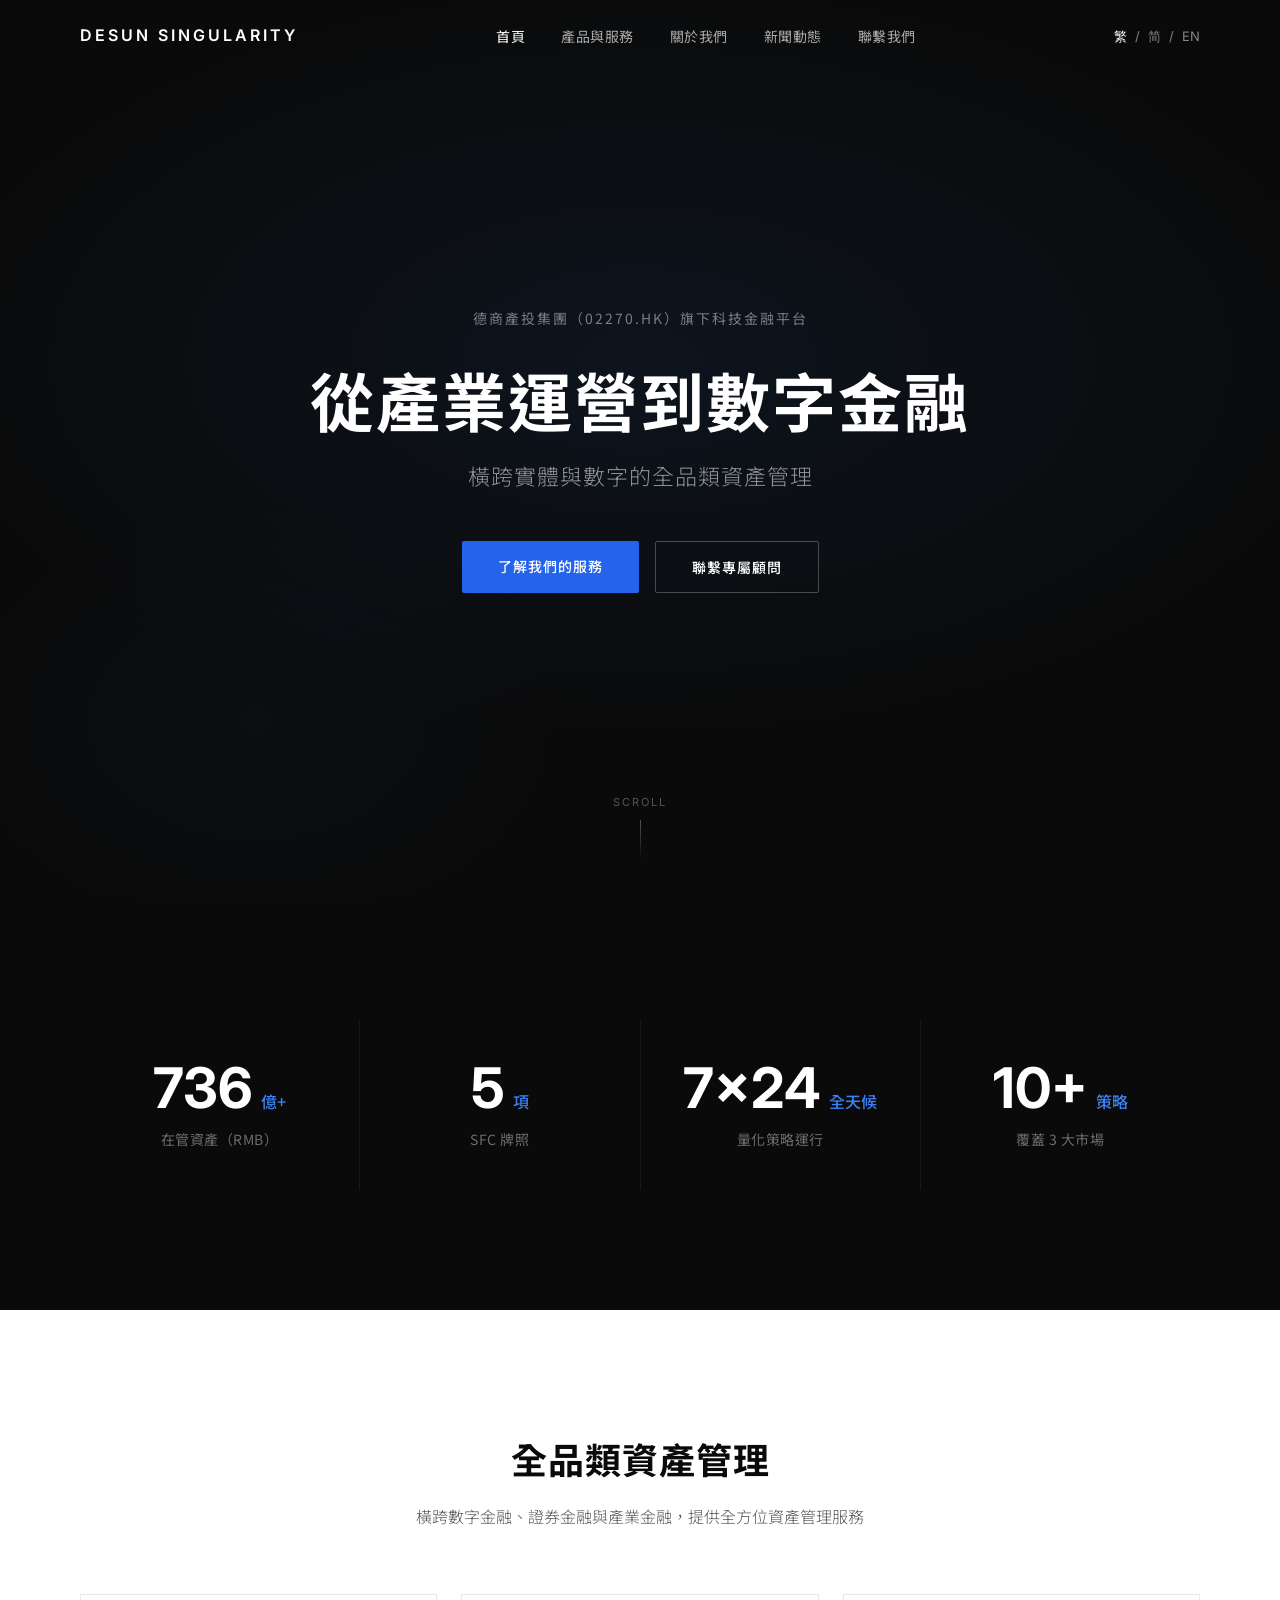
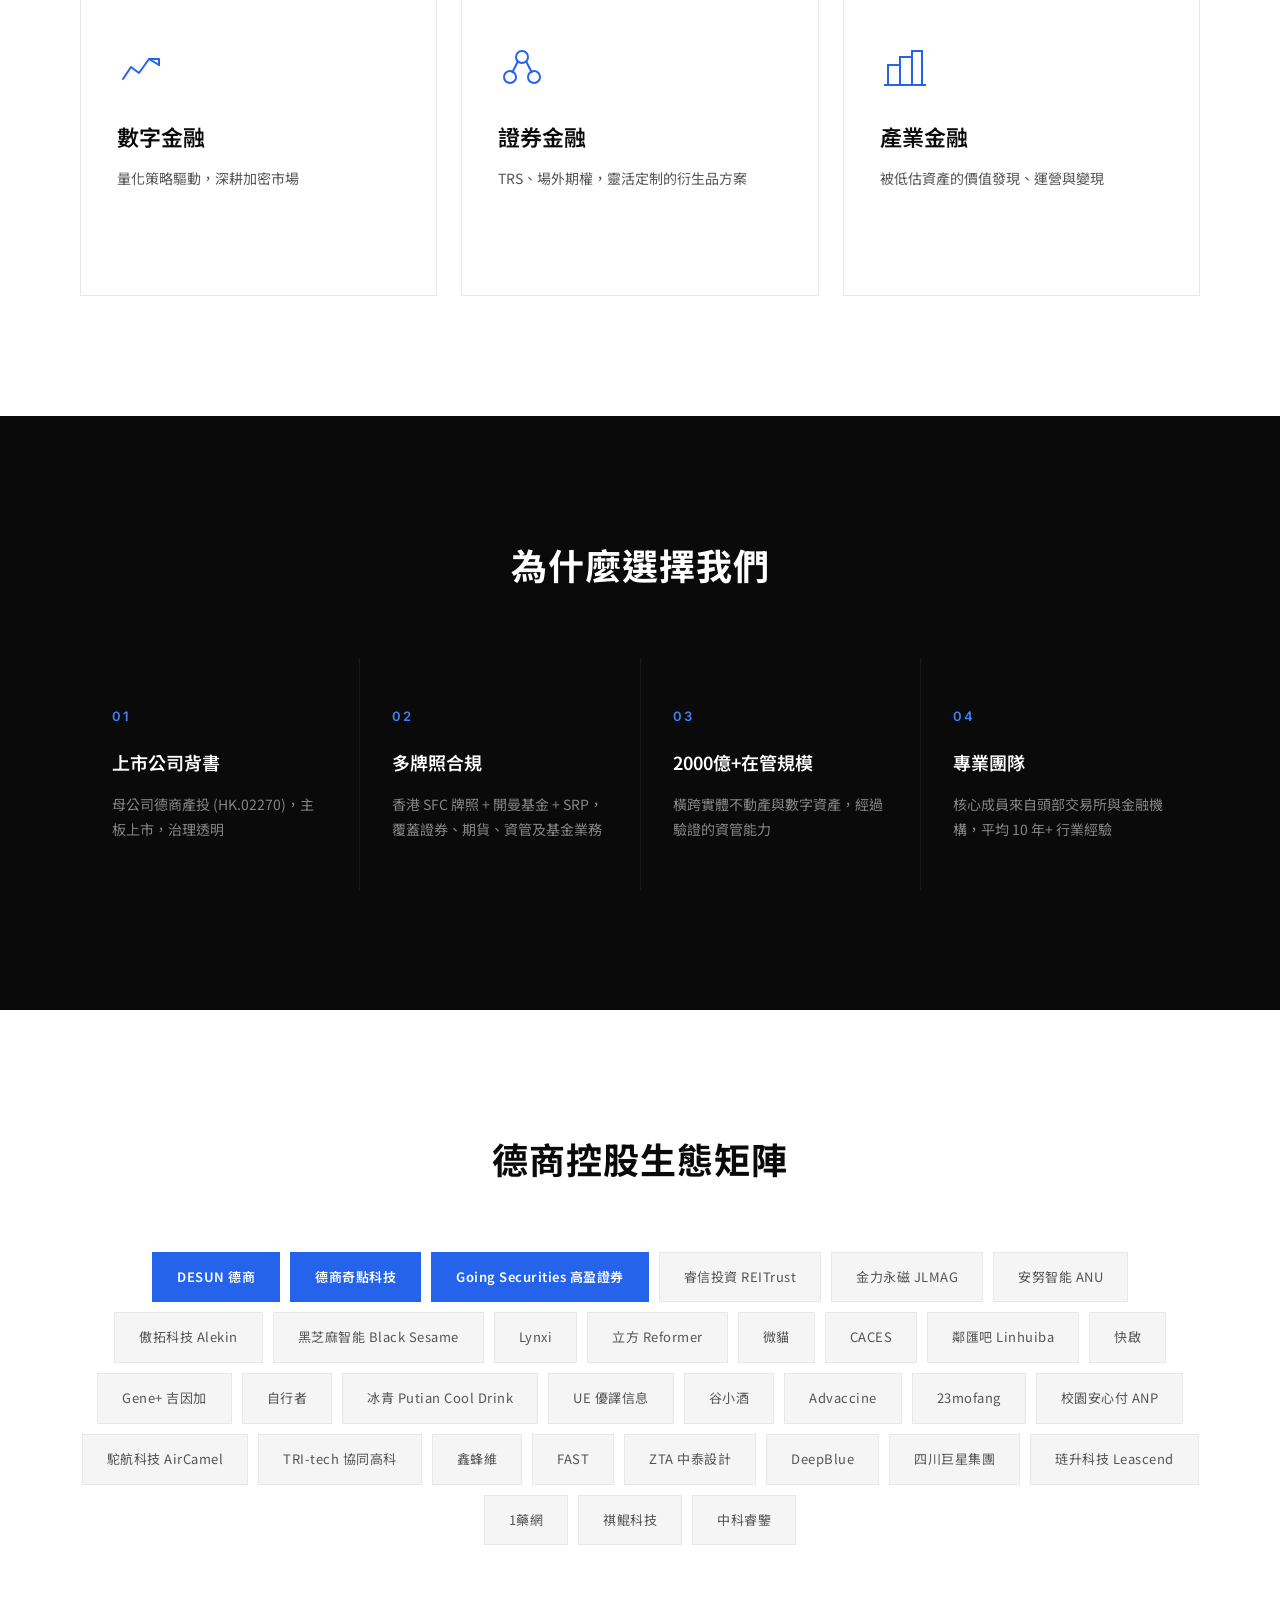
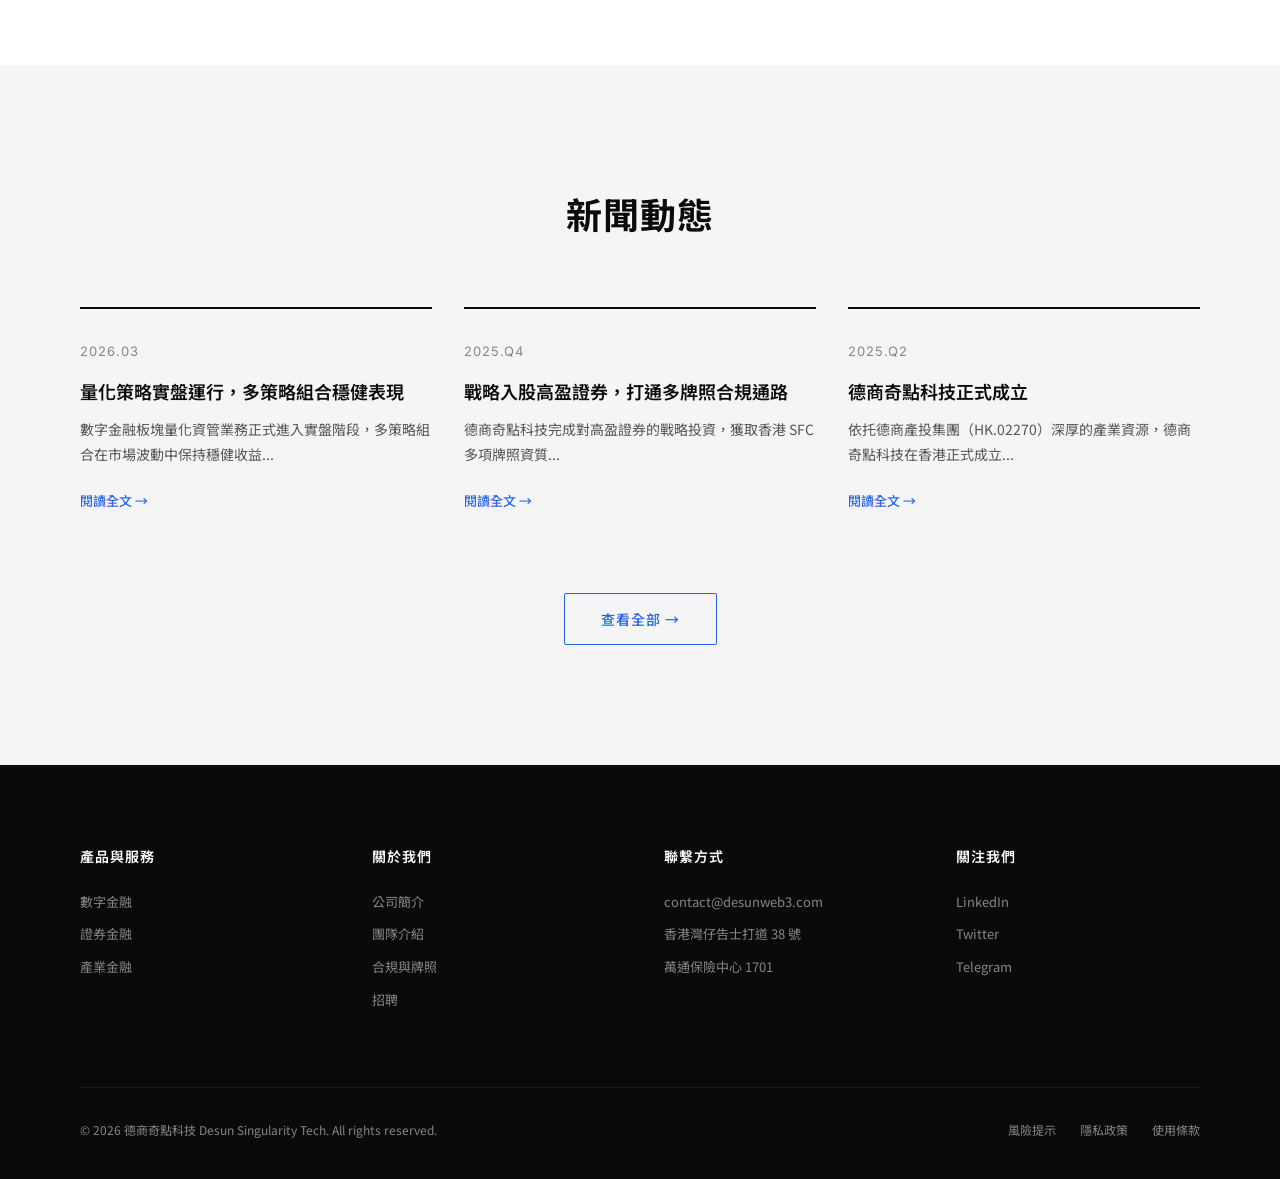
==== index.html @ 9f3dbd9f "Initial website: Desun Singularity Tech official site 5-page static site (Home, Products, About, New" ====
<!DOCTYPE html>
<html lang="zh-Hant">
<head>
    <meta charset="UTF-8">
    <meta name="viewport" content="width=device-width, initial-scale=1.0">
    <title>德商奇點科技 | Desun Singularity Tech</title>
    <link rel="preconnect" href="https://fonts.googleapis.com">
    <link rel="preconnect" href="https://fonts.gstatic.com" crossorigin>
    <link href="https://fonts.googleapis.com/css2?family=Inter:wght@300;400;500;600;700&family=Noto+Sans+TC:wght@300;400;500;700&family=Noto+Sans+SC:wght@300;400;500;700&display=swap" rel="stylesheet">
    <link rel="stylesheet" href="styles.css">
</head>
<body>

<!-- Navigation -->
<nav class="navbar" id="navbar">
    <div class="container nav-container">
        <a href="/" class="nav-logo">
            <span class="logo-text">DESUN SINGULARITY</span>
        </a>
        <ul class="nav-links">
            <li><a href="#home" class="active">首頁</a></li>
            <li><a href="products.html">產品與服務</a></li>
            <li><a href="about.html">關於我們</a></li>
            <li><a href="news.html">新聞動態</a></li>
            <li><a href="contact.html">聯繫我們</a></li>
        </ul>
        <div class="nav-right">
            <div class="lang-switcher">
                <span class="lang-active">繁</span>
                <span class="lang-divider">/</span>
                <span>简</span>
                <span class="lang-divider">/</span>
                <span>EN</span>
            </div>
            <button class="mobile-menu-btn" id="mobileMenuBtn" aria-label="Menu">
                <span></span><span></span><span></span>
            </button>
        </div>
    </div>
</nav>

<!-- Mobile Menu -->
<div class="mobile-menu" id="mobileMenu">
    <ul>
        <li><a href="#home">首頁</a></li>
        <li><a href="products.html">產品與服務</a></li>
        <li><a href="about.html">關於我們</a></li>
        <li><a href="news.html">新聞動態</a></li>
        <li><a href="contact.html">聯繫我們</a></li>
    </ul>
</div>

<!-- 1.1 Hero Banner -->
<section class="hero" id="home">
    <div class="hero-bg"></div>
    <div class="container hero-content">
        <p class="hero-endorsement">德商產投集團（02270.HK）旗下科技金融平台</p>
        <h1 class="hero-title">從產業運營到數字金融</h1>
        <p class="hero-subtitle">橫跨實體與數字的全品類資產管理</p>
        <div class="hero-cta">
            <a href="products.html" class="btn btn-primary">了解我們的服務</a>
            <a href="contact.html" class="btn btn-outline">聯繫專屬顧問</a>
        </div>
    </div>
    <div class="hero-scroll-hint">
        <span>Scroll</span>
        <div class="scroll-line"></div>
    </div>
</section>

<!-- 1.2 Core Data -->
<section class="section section-dark" id="data">
    <div class="container">
        <div class="data-grid">
            <div class="data-card">
                <div class="data-number-row">
                    <span class="data-number" data-target="2000">0</span>
                    <span class="data-unit">億+</span>
                </div>
                <div class="data-label">在管資產（RMB）</div>
            </div>
            <div class="data-card">
                <div class="data-number-row">
                    <span class="data-number-text">5</span>
                    <span class="data-unit">項</span>
                </div>
                <div class="data-label">SFC 牌照</div>
            </div>
            <div class="data-card">
                <div class="data-number-row">
                    <span class="data-number-text">7×24</span>
                    <span class="data-unit">全天候</span>
                </div>
                <div class="data-label">量化策略運行</div>
            </div>
            <div class="data-card">
                <div class="data-number-row">
                    <span class="data-number-text">10+</span>
                    <span class="data-unit">策略</span>
                </div>
                <div class="data-label">覆蓋 3 大市場</div>
            </div>
        </div>
    </div>
</section>

<!-- 1.3 Business Overview -->
<section class="section section-white" id="services">
    <div class="container">
        <div class="section-header">
            <h2 class="section-title">全品類資產管理</h2>
            <p class="section-subtitle">橫跨數字金融、證券金融與產業金融，提供全方位資產管理服務</p>
        </div>
        <div class="services-grid">
            <a href="products.html#digital" class="service-card">
                <div class="service-icon">
                    <svg viewBox="0 0 48 48" fill="none" xmlns="http://www.w3.org/2000/svg">
                        <path d="M6 36L14 24L22 30L32 16L42 22" stroke="currentColor" stroke-width="2" stroke-linecap="round" stroke-linejoin="round"/>
                        <path d="M32 16H42V22" stroke="currentColor" stroke-width="2" stroke-linecap="round" stroke-linejoin="round"/>
                    </svg>
                </div>
                <h3 class="service-title">數字金融</h3>
                <p class="service-desc">量化策略驅動，深耕加密市場</p>
                <span class="service-arrow">&rarr;</span>
            </a>
            <a href="products.html#securities" class="service-card">
                <div class="service-icon">
                    <svg viewBox="0 0 48 48" fill="none" xmlns="http://www.w3.org/2000/svg">
                        <circle cx="24" cy="14" r="6" stroke="currentColor" stroke-width="2"/>
                        <circle cx="12" cy="34" r="6" stroke="currentColor" stroke-width="2"/>
                        <circle cx="36" cy="34" r="6" stroke="currentColor" stroke-width="2"/>
                        <path d="M20 18L14 30M28 18L34 30" stroke="currentColor" stroke-width="2"/>
                    </svg>
                </div>
                <h3 class="service-title">證券金融</h3>
                <p class="service-desc">TRS、場外期權，靈活定制的衍生品方案</p>
                <span class="service-arrow">&rarr;</span>
            </a>
            <a href="products.html#industrial" class="service-card">
                <div class="service-icon">
                    <svg viewBox="0 0 48 48" fill="none" xmlns="http://www.w3.org/2000/svg">
                        <rect x="8" y="22" width="12" height="20" stroke="currentColor" stroke-width="2"/>
                        <rect x="20" y="14" width="12" height="28" stroke="currentColor" stroke-width="2"/>
                        <rect x="32" y="8" width="10" height="34" stroke="currentColor" stroke-width="2"/>
                        <path d="M4 42H46" stroke="currentColor" stroke-width="2"/>
                    </svg>
                </div>
                <h3 class="service-title">產業金融</h3>
                <p class="service-desc">被低估資產的價值發現、運營與變現</p>
                <span class="service-arrow">&rarr;</span>
            </a>
        </div>
    </div>
</section>

<!-- 1.4 Why Choose Us -->
<section class="section section-dark" id="why-us">
    <div class="container">
        <div class="section-header">
            <h2 class="section-title">為什麼選擇我們</h2>
        </div>
        <div class="why-grid">
            <div class="why-card">
                <div class="why-number">01</div>
                <h3 class="why-title">上市公司背書</h3>
                <p class="why-desc">母公司德商產投 (HK.02270)，主板上市，治理透明</p>
            </div>
            <div class="why-card">
                <div class="why-number">02</div>
                <h3 class="why-title">多牌照合規</h3>
                <p class="why-desc">香港 SFC 牌照 + 開曼基金 + SRP，覆蓋證券、期貨、資管及基金業務</p>
            </div>
            <div class="why-card">
                <div class="why-number">03</div>
                <h3 class="why-title">2000億+在管規模</h3>
                <p class="why-desc">橫跨實體不動產與數字資產，經過驗證的資管能力</p>
            </div>
            <div class="why-card">
                <div class="why-number">04</div>
                <h3 class="why-title">專業團隊</h3>
                <p class="why-desc">核心成員來自頭部交易所與金融機構，平均 10 年+ 行業經驗</p>
            </div>
        </div>
    </div>
</section>

<!-- 1.5 Ecosystem Matrix -->
<section class="section section-white" id="ecosystem">
    <div class="container">
        <div class="section-header">
            <h2 class="section-title">德商控股生態矩陣</h2>
        </div>
        <div class="eco-wall">
            <div class="eco-brick eco-core">DESUN 德商</div>
            <div class="eco-brick eco-core">德商奇點科技</div>
            <div class="eco-brick eco-core">Going Securities 高盈證券</div>
            <div class="eco-brick">睿信投資 REITrust</div>
            <div class="eco-brick">金力永磁 JLMAG</div>
            <div class="eco-brick">安努智能 ANU</div>
            <div class="eco-brick">傲拓科技 Alekin</div>
            <div class="eco-brick">黑芝麻智能 Black Sesame</div>
            <div class="eco-brick">Lynxi</div>
            <div class="eco-brick">立方 Reformer</div>
            <div class="eco-brick">微貓</div>
            <div class="eco-brick">CACES</div>
            <div class="eco-brick">鄰匯吧 Linhuiba</div>
            <div class="eco-brick">快啟</div>
            <div class="eco-brick">Gene+ 吉因加</div>
            <div class="eco-brick">自行者</div>
            <div class="eco-brick">冰青 Putian Cool Drink</div>
            <div class="eco-brick">UE 優譯信息</div>
            <div class="eco-brick">谷小酒</div>
            <div class="eco-brick">Advaccine</div>
            <div class="eco-brick">23mofang</div>
            <div class="eco-brick">校園安心付 ANP</div>
            <div class="eco-brick">駝航科技 AirCamel</div>
            <div class="eco-brick">TRI-tech 協同高科</div>
            <div class="eco-brick">鑫蜂維</div>
            <div class="eco-brick">FAST</div>
            <div class="eco-brick">ZTA 中泰設計</div>
            <div class="eco-brick">DeepBlue</div>
            <div class="eco-brick">四川巨星集團</div>
            <div class="eco-brick">琏升科技 Leascend</div>
            <div class="eco-brick">1藥網</div>
            <div class="eco-brick">祺鯤科技</div>
            <div class="eco-brick">中科睿鑒</div>
        </div>
    </div>
</section>

<!-- 1.6 News -->
<section class="section section-light" id="news">
    <div class="container">
        <div class="section-header">
            <h2 class="section-title">新聞動態</h2>
        </div>
        <div class="news-grid">
            <article class="news-card">
                <div class="news-date">2026.03</div>
                <h3 class="news-title">量化策略實盤運行，多策略組合穩健表現</h3>
                <p class="news-excerpt">數字金融板塊量化資管業務正式進入實盤階段，多策略組合在市場波動中保持穩健收益...</p>
                <a href="#" class="news-link">閱讀全文 &rarr;</a>
            </article>
            <article class="news-card">
                <div class="news-date">2025.Q4</div>
                <h3 class="news-title">戰略入股高盈證券，打通多牌照合規通路</h3>
                <p class="news-excerpt">德商奇點科技完成對高盈證券的戰略投資，獲取香港 SFC 多項牌照資質...</p>
                <a href="#" class="news-link">閱讀全文 &rarr;</a>
            </article>
            <article class="news-card">
                <div class="news-date">2025.Q2</div>
                <h3 class="news-title">德商奇點科技正式成立</h3>
                <p class="news-excerpt">依托德商產投集團（HK.02270）深厚的產業資源，德商奇點科技在香港正式成立...</p>
                <a href="#" class="news-link">閱讀全文 &rarr;</a>
            </article>
        </div>
        <div class="section-cta">
            <a href="news.html" class="btn btn-secondary">查看全部 &rarr;</a>
        </div>
    </div>
</section>

<!-- Footer -->
<footer class="footer">
    <div class="container">
        <div class="footer-grid">
            <div class="footer-col">
                <h4 class="footer-heading">產品與服務</h4>
                <ul class="footer-links">
                    <li><a href="products.html#digital">數字金融</a></li>
                    <li><a href="products.html#securities">證券金融</a></li>
                    <li><a href="products.html#industrial">產業金融</a></li>
                </ul>
            </div>
            <div class="footer-col">
                <h4 class="footer-heading">關於我們</h4>
                <ul class="footer-links">
                    <li><a href="about.html">公司簡介</a></li>
                    <li><a href="about.html#team">團隊介紹</a></li>
                    <li><a href="about.html#compliance">合規與牌照</a></li>
                    <li><a href="about.html#careers">招聘</a></li>
                </ul>
            </div>
            <div class="footer-col">
                <h4 class="footer-heading">聯繫方式</h4>
                <ul class="footer-links">
                    <li>contact@desunweb3.com</li>
                    <li>香港灣仔告士打道 38 號</li>
                    <li>萬通保險中心 1701</li>
                </ul>
            </div>
            <div class="footer-col">
                <h4 class="footer-heading">關注我們</h4>
                <ul class="footer-links">
                    <li><a href="#">LinkedIn</a></li>
                    <li><a href="#">Twitter</a></li>
                    <li><a href="#">Telegram</a></li>
                </ul>
            </div>
        </div>
        <div class="footer-bottom">
            <p>&copy; 2026 德商奇點科技 Desun Singularity Tech. All rights reserved.</p>
            <div class="footer-legal">
                <a href="#">風險提示</a>
                <a href="#">隱私政策</a>
                <a href="#">使用條款</a>
            </div>
        </div>
    </div>
</footer>

<script>
// Navbar scroll effect
const navbar = document.getElementById('navbar');
window.addEventListener('scroll', () => {
    navbar.classList.toggle('scrolled', window.scrollY > 50);
});

// Mobile menu
const mobileMenuBtn = document.getElementById('mobileMenuBtn');
const mobileMenu = document.getElementById('mobileMenu');
mobileMenuBtn.addEventListener('click', () => {
    mobileMenuBtn.classList.toggle('active');
    mobileMenu.classList.toggle('active');
});

// Counter animation
function animateCounters() {
    const counters = document.querySelectorAll('.data-number[data-target]');
    counters.forEach(counter => {
        const target = parseInt(counter.getAttribute('data-target'));
        const prefix = counter.getAttribute('data-prefix') || '';
        const suffix = counter.getAttribute('data-suffix') || '';
        const duration = 2000;
        const step = target / (duration / 16);
        let current = 0;

        const update = () => {
            current += step;
            if (current < target) {
                counter.textContent = prefix + Math.floor(current).toLocaleString() + suffix;
                requestAnimationFrame(update);
            } else {
                counter.textContent = prefix + target.toLocaleString() + suffix;
            }
        };
        update();
    });
}

// Intersection Observer for animations
const observerOptions = { threshold: 0.2 };
const observer = new IntersectionObserver((entries) => {
    entries.forEach(entry => {
        if (entry.isIntersecting) {
            entry.target.classList.add('visible');
            if (entry.target.id === 'data') {
                animateCounters();
            }
        }
    });
}, observerOptions);

document.querySelectorAll('.section').forEach(section => {
    observer.observe(section);
});
</script>

</body>
</html>
---- styles.css ----
/* ========================================
   Desun Singularity Tech - Global Styles
   Colors: Black/White base + Desun Blue
   ======================================== */

:root {
    --black: #0a0a0a;
    --black-light: #141414;
    --white: #ffffff;
    --white-off: #f5f5f5;
    --gray-100: #e8e8e8;
    --gray-200: #d0d0d0;
    --gray-400: #888888;
    --gray-600: #555555;
    --gray-800: #2a2a2a;

    --blue: #2563EB;
    --blue-light: #3B82F6;
    --blue-dark: #1E40AF;
    --blue-glow: rgba(37, 99, 235, 0.15);

    --font-cn: 'Noto Sans TC', 'Noto Sans SC', -apple-system, sans-serif;
    --font-en: 'Inter', -apple-system, sans-serif;

    --nav-height: 72px;
    --container-width: 1200px;
    --section-padding: 120px;
}

/* ========================================
   Reset & Base
   ======================================== */

*, *::before, *::after {
    margin: 0;
    padding: 0;
    box-sizing: border-box;
}

html {
    scroll-behavior: smooth;
    font-size: 16px;
}

body {
    font-family: var(--font-cn);
    color: var(--black);
    background: var(--white);
    line-height: 1.6;
    -webkit-font-smoothing: antialiased;
    -moz-osx-font-smoothing: grayscale;
}

a {
    color: inherit;
    text-decoration: none;
}

ul {
    list-style: none;
}

.container {
    max-width: var(--container-width);
    margin: 0 auto;
    padding: 0 40px;
}

/* ========================================
   Navigation
   ======================================== */

.navbar {
    position: fixed;
    top: 0;
    left: 0;
    right: 0;
    z-index: 1000;
    height: var(--nav-height);
    transition: all 0.3s ease;
}

.navbar.scrolled {
    background: rgba(10, 10, 10, 0.95);
    backdrop-filter: blur(20px);
    border-bottom: 1px solid rgba(255, 255, 255, 0.06);
}

.nav-container {
    display: flex;
    align-items: center;
    justify-content: space-between;
    height: 100%;
}

.nav-logo {
    display: flex;
    align-items: center;
    gap: 12px;
}

.logo-text {
    font-family: var(--font-en);
    font-size: 16px;
    font-weight: 600;
    letter-spacing: 3px;
    color: var(--white);
}

.nav-links {
    display: flex;
    gap: 36px;
}

.nav-links a {
    font-size: 14px;
    color: rgba(255, 255, 255, 0.65);
    transition: color 0.2s;
    letter-spacing: 0.5px;
}

.nav-links a:hover,
.nav-links a.active {
    color: var(--white);
}

.nav-right {
    display: flex;
    align-items: center;
    gap: 20px;
}

.lang-switcher {
    font-size: 13px;
    color: rgba(255, 255, 255, 0.5);
    font-family: var(--font-en);
}

.lang-active {
    color: var(--white);
}

.lang-divider {
    margin: 0 4px;
}

/* Mobile Menu Button */
.mobile-menu-btn {
    display: none;
    flex-direction: column;
    gap: 5px;
    background: none;
    border: none;
    cursor: pointer;
    padding: 4px;
}

.mobile-menu-btn span {
    display: block;
    width: 22px;
    height: 2px;
    background: var(--white);
    transition: all 0.3s;
}

.mobile-menu-btn.active span:nth-child(1) {
    transform: rotate(45deg) translate(5px, 5px);
}

.mobile-menu-btn.active span:nth-child(2) {
    opacity: 0;
}

.mobile-menu-btn.active span:nth-child(3) {
    transform: rotate(-45deg) translate(5px, -5px);
}

.mobile-menu {
    display: none;
    position: fixed;
    top: var(--nav-height);
    left: 0;
    right: 0;
    bottom: 0;
    background: rgba(10, 10, 10, 0.98);
    z-index: 999;
    padding: 40px;
}

.mobile-menu.active {
    display: block;
}

.mobile-menu a {
    display: block;
    font-size: 24px;
    color: var(--white);
    padding: 16px 0;
    border-bottom: 1px solid rgba(255, 255, 255, 0.08);
}

/* ========================================
   Hero Section
   ======================================== */

.hero {
    position: relative;
    height: 100vh;
    min-height: 700px;
    display: flex;
    align-items: center;
    justify-content: center;
    background: var(--black);
    overflow: hidden;
}

.hero-bg {
    position: absolute;
    inset: 0;
    background:
        radial-gradient(ellipse 80% 60% at 50% 40%, rgba(27, 61, 111, 0.2) 0%, transparent 70%),
        radial-gradient(ellipse 40% 40% at 20% 80%, rgba(27, 61, 111, 0.08) 0%, transparent 60%);
}

.hero-content {
    position: relative;
    text-align: center;
    z-index: 1;
}

.hero-endorsement {
    font-size: 14px;
    color: rgba(255, 255, 255, 0.45);
    letter-spacing: 2px;
    margin-bottom: 32px;
    font-family: var(--font-cn);
}

.hero-title {
    font-size: clamp(36px, 6vw, 64px);
    font-weight: 700;
    color: var(--white);
    line-height: 1.2;
    margin-bottom: 20px;
    letter-spacing: 2px;
}

.hero-subtitle {
    font-size: clamp(16px, 2.5vw, 22px);
    color: rgba(255, 255, 255, 0.55);
    font-weight: 300;
    margin-bottom: 48px;
    letter-spacing: 1px;
}

.hero-cta {
    display: flex;
    gap: 16px;
    justify-content: center;
    flex-wrap: wrap;
}

.hero-scroll-hint {
    position: absolute;
    bottom: 40px;
    left: 50%;
    transform: translateX(-50%);
    display: flex;
    flex-direction: column;
    align-items: center;
    gap: 8px;
    color: rgba(255, 255, 255, 0.3);
    font-size: 11px;
    font-family: var(--font-en);
    letter-spacing: 2px;
    text-transform: uppercase;
}

.scroll-line {
    width: 1px;
    height: 40px;
    background: linear-gradient(to bottom, rgba(255, 255, 255, 0.3), transparent);
    animation: scrollPulse 2s ease-in-out infinite;
}

@keyframes scrollPulse {
    0%, 100% { opacity: 0.3; }
    50% { opacity: 0.8; }
}

/* ========================================
   Buttons
   ======================================== */

.btn {
    display: inline-block;
    padding: 14px 36px;
    font-size: 14px;
    font-family: var(--font-cn);
    font-weight: 500;
    letter-spacing: 1px;
    border-radius: 2px;
    transition: all 0.3s ease;
    cursor: pointer;
    border: none;
}

.btn-primary {
    background: var(--blue);
    color: var(--white);
}

.btn-primary:hover {
    background: var(--blue-light);
}

.btn-outline {
    background: transparent;
    color: var(--white);
    border: 1px solid rgba(255, 255, 255, 0.25);
}

.btn-outline:hover {
    border-color: var(--white);
}

.btn-secondary {
    background: transparent;
    color: var(--blue);
    border: 1px solid var(--blue);
}

.btn-secondary:hover {
    background: var(--blue);
    color: var(--white);
}

/* ========================================
   Sections - General
   ======================================== */

.section {
    padding: var(--section-padding) 0;
    opacity: 0;
    transform: translateY(30px);
    transition: opacity 0.8s ease, transform 0.8s ease;
}

.section.visible {
    opacity: 1;
    transform: translateY(0);
}

.section-dark {
    background: var(--black);
    color: var(--white);
}

.section-white {
    background: var(--white);
    color: var(--black);
}

.section-light {
    background: var(--white-off);
    color: var(--black);
}

.section-header {
    text-align: center;
    margin-bottom: 64px;
}

.section-title {
    font-size: 36px;
    font-weight: 700;
    letter-spacing: 1px;
    margin-bottom: 16px;
}

.section-subtitle {
    font-size: 16px;
    color: var(--gray-400);
    font-weight: 300;
    max-width: 600px;
    margin: 0 auto;
}

.section-white .section-subtitle,
.section-light .section-subtitle {
    color: var(--gray-600);
}

.section-cta {
    text-align: center;
    margin-top: 48px;
}

/* ========================================
   1.2 Core Data
   ======================================== */

.data-grid {
    display: grid;
    grid-template-columns: repeat(4, 1fr);
    gap: 1px;
    background: rgba(255, 255, 255, 0.06);
}

.data-card {
    text-align: center;
    padding: 40px 24px;
    background: var(--black);
}

.data-number-row {
    display: flex;
    align-items: baseline;
    justify-content: center;
    gap: 8px;
    margin-bottom: 12px;
}

.data-number {
    font-family: var(--font-en);
    font-size: 56px;
    font-weight: 700;
    color: var(--white);
    line-height: 1;
}

.data-number-text {
    font-family: var(--font-en);
    font-size: 56px;
    font-weight: 700;
    color: var(--white);
    line-height: 1;
}

.data-unit {
    font-size: 16px;
    color: var(--blue-light);
    font-weight: 500;
}

.data-label {
    font-size: 14px;
    color: rgba(255, 255, 255, 0.4);
    letter-spacing: 0.5px;
}

/* ========================================
   1.3 Service Cards
   ======================================== */

.services-grid {
    display: grid;
    grid-template-columns: repeat(3, 1fr);
    gap: 24px;
}

.service-card {
    display: block;
    padding: 48px 36px;
    border: 1px solid var(--gray-100);
    transition: all 0.3s ease;
    position: relative;
}

.service-card:hover {
    border-color: var(--blue);
    box-shadow: 0 8px 40px rgba(27, 61, 111, 0.08);
    transform: translateY(-4px);
}

.service-icon {
    width: 48px;
    height: 48px;
    color: var(--blue);
    margin-bottom: 28px;
}

.service-title {
    font-size: 22px;
    font-weight: 600;
    margin-bottom: 12px;
}

.service-desc {
    font-size: 14px;
    color: var(--gray-600);
    line-height: 1.8;
    margin-bottom: 24px;
}

.service-arrow {
    font-size: 20px;
    color: var(--blue);
    opacity: 0;
    transition: opacity 0.3s;
}

.service-card:hover .service-arrow {
    opacity: 1;
}

/* ========================================
   1.4 Why Choose Us
   ======================================== */

.why-grid {
    display: grid;
    grid-template-columns: repeat(4, 1fr);
    gap: 1px;
    background: rgba(255, 255, 255, 0.06);
}

.why-card {
    padding: 48px 32px;
    background: var(--black);
}

.why-number {
    font-family: var(--font-en);
    font-size: 13px;
    font-weight: 600;
    color: var(--blue-light);
    margin-bottom: 24px;
    letter-spacing: 2px;
}

.why-title {
    font-size: 18px;
    font-weight: 600;
    color: var(--white);
    margin-bottom: 16px;
    line-height: 1.4;
}

.why-desc {
    font-size: 14px;
    color: rgba(255, 255, 255, 0.5);
    line-height: 1.8;
}

/* ========================================
   1.5 Ecosystem
   ======================================== */

.eco-wall {
    display: flex;
    flex-wrap: wrap;
    justify-content: center;
    gap: 10px;
}

.eco-brick {
    padding: 14px 24px;
    background: var(--white-off);
    border: 1px solid var(--gray-100);
    font-size: 13px;
    color: var(--gray-600);
    letter-spacing: 0.5px;
    transition: all 0.3s;
    white-space: nowrap;
}

.eco-brick:hover {
    border-color: var(--blue);
    color: var(--blue);
    transform: translateY(-2px);
    box-shadow: 0 4px 16px rgba(0, 0, 0, 0.06);
}

.eco-brick.eco-core {
    background: var(--blue);
    color: var(--white);
    border-color: var(--blue);
    font-weight: 600;
}

.eco-brick.eco-core:hover {
    background: var(--blue-dark);
    border-color: var(--blue-dark);
    transform: translateY(-2px);
    box-shadow: 0 4px 20px rgba(37, 99, 235, 0.2);
}

/* ========================================
   1.6 News
   ======================================== */

.news-grid {
    display: grid;
    grid-template-columns: repeat(3, 1fr);
    gap: 32px;
}

.news-card {
    padding: 32px 0;
    border-top: 2px solid var(--black);
}

.news-date {
    font-family: var(--font-en);
    font-size: 13px;
    color: var(--gray-400);
    margin-bottom: 16px;
    letter-spacing: 1px;
}

.news-title {
    font-size: 18px;
    font-weight: 600;
    line-height: 1.5;
    margin-bottom: 12px;
}

.news-excerpt {
    font-size: 14px;
    color: var(--gray-600);
    line-height: 1.8;
    margin-bottom: 20px;
}

.news-link {
    font-size: 13px;
    color: var(--blue);
    font-weight: 500;
    transition: color 0.2s;
}

.news-link:hover {
    color: var(--blue-light);
}

/* ========================================
   Footer
   ======================================== */

.footer {
    background: var(--black);
    color: rgba(255, 255, 255, 0.5);
    padding: 80px 0 40px;
}

.footer-grid {
    display: grid;
    grid-template-columns: repeat(4, 1fr);
    gap: 48px;
    margin-bottom: 64px;
}

.footer-heading {
    font-size: 14px;
    font-weight: 600;
    color: var(--white);
    margin-bottom: 24px;
    letter-spacing: 1px;
}

.footer-links li {
    margin-bottom: 12px;
    font-size: 13px;
}

.footer-links a {
    transition: color 0.2s;
}

.footer-links a:hover {
    color: var(--white);
}

.footer-bottom {
    display: flex;
    justify-content: space-between;
    align-items: center;
    padding-top: 32px;
    border-top: 1px solid rgba(255, 255, 255, 0.06);
    font-size: 12px;
}

.footer-legal {
    display: flex;
    gap: 24px;
}

.footer-legal a {
    transition: color 0.2s;
}

.footer-legal a:hover {
    color: var(--white);
}

/* ========================================
   Page Hero (sub-pages)
   ======================================== */

.page-hero {
    background: var(--black);
    padding: 160px 0 80px;
    text-align: center;
}

.page-hero-title {
    font-size: 42px;
    font-weight: 700;
    color: var(--white);
    margin-bottom: 16px;
    letter-spacing: 1px;
}

.page-hero-subtitle {
    font-size: 16px;
    color: rgba(255, 255, 255, 0.45);
    font-weight: 300;
}

/* ========================================
   Products Page
   ======================================== */

.product-nav-bar {
    position: sticky;
    top: var(--nav-height);
    background: var(--white);
    border-bottom: 1px solid var(--gray-100);
    z-index: 100;
}

.product-nav {
    display: flex;
    gap: 32px;
    padding: 16px 0;
}

.product-nav-item {
    font-size: 14px;
    color: var(--gray-400);
    padding: 8px 0;
    border-bottom: 2px solid transparent;
    transition: all 0.2s;
    letter-spacing: 0.5px;
}

.product-nav-item:hover,
.product-nav-item.active {
    color: var(--black);
    border-bottom-color: var(--blue);
}

.product-header {
    margin-bottom: 64px;
}

.product-label {
    font-family: var(--font-en);
    font-size: 12px;
    color: var(--blue);
    letter-spacing: 3px;
    text-transform: uppercase;
    margin-bottom: 12px;
    font-weight: 500;
}

.product-title {
    font-size: 36px;
    font-weight: 700;
    margin-bottom: 12px;
}

.product-tagline {
    font-size: 18px;
    color: var(--gray-600);
    margin-bottom: 16px;
}

.product-desc {
    font-size: 15px;
    color: var(--gray-400);
    max-width: 640px;
    line-height: 1.8;
}

.product-content {
    margin-bottom: 48px;
}

.content-heading {
    font-size: 16px;
    font-weight: 600;
    color: var(--gray-400);
    letter-spacing: 2px;
    margin-bottom: 24px;
    padding-bottom: 12px;
    border-bottom: 1px solid var(--gray-100);
}

.service-detail-grid {
    display: grid;
    grid-template-columns: repeat(auto-fit, minmax(280px, 1fr));
    gap: 24px;
    margin-bottom: 48px;
}

.service-detail-card {
    padding: 32px;
    border: 1px solid var(--gray-100);
}

.service-detail-card h4 {
    font-size: 17px;
    font-weight: 600;
    margin-bottom: 12px;
}

.service-detail-card p {
    font-size: 14px;
    color: var(--gray-600);
    line-height: 1.8;
}

.feature-grid {
    display: grid;
    grid-template-columns: repeat(4, 1fr);
    gap: 24px;
    margin-bottom: 48px;
}

.feature-item {
    padding: 24px 0;
}

.feature-num {
    font-family: var(--font-en);
    font-size: 12px;
    color: var(--blue);
    font-weight: 600;
    letter-spacing: 2px;
    margin-bottom: 12px;
}

.feature-item h4 {
    font-size: 15px;
    font-weight: 600;
    margin-bottom: 8px;
}

.feature-item p {
    font-size: 13px;
    color: var(--gray-600);
    line-height: 1.7;
}

.product-cta {
    padding-top: 32px;
    border-top: 1px solid var(--gray-100);
}

/* ========================================
   About Page
   ======================================== */

.about-intro {
    display: grid;
    grid-template-columns: 1fr 1fr;
    gap: 64px;
    align-items: start;
}

.about-intro h2 {
    font-size: 28px;
    font-weight: 700;
    margin-bottom: 8px;
}

.about-intro-en {
    font-family: var(--font-en);
    font-size: 14px;
    color: var(--gray-400);
    margin-bottom: 24px;
}

.about-intro-desc {
    font-size: 15px;
    color: var(--gray-600);
    line-height: 2;
}

.about-highlights {
    display: grid;
    grid-template-columns: 1fr 1fr;
    gap: 24px;
}

.highlight-item {
    padding: 28px;
    border: 1px solid var(--gray-100);
    text-align: center;
}

.highlight-value {
    font-family: var(--font-en);
    font-size: 24px;
    font-weight: 700;
    color: var(--blue);
    margin-bottom: 8px;
}

.highlight-label {
    font-size: 13px;
    color: var(--gray-600);
}

/* Compliance */
.compliance-grid {
    display: grid;
    grid-template-columns: 1fr 1fr;
    gap: 48px;
}

.compliance-region {
    font-size: 16px;
    font-weight: 600;
    color: var(--blue-light);
    margin-bottom: 24px;
    padding-bottom: 12px;
    border-bottom: 1px solid rgba(255, 255, 255, 0.08);
}

.license-list {
    display: flex;
    flex-direction: column;
    gap: 16px;
}

.license-item {
    display: flex;
    justify-content: space-between;
    align-items: baseline;
    padding-bottom: 12px;
    border-bottom: 1px solid rgba(255, 255, 255, 0.04);
}

.license-num {
    font-family: var(--font-en);
    font-size: 14px;
    font-weight: 500;
    color: var(--white);
}

.license-scope {
    font-size: 13px;
    color: rgba(255, 255, 255, 0.5);
}

/* Team */
.team-grid {
    display: grid;
    grid-template-columns: repeat(4, 1fr);
    gap: 24px;
}

.team-card {
    text-align: center;
    padding: 32px 16px;
}

.team-avatar {
    width: 72px;
    height: 72px;
    border-radius: 50%;
    background: var(--blue);
    color: var(--white);
    display: flex;
    align-items: center;
    justify-content: center;
    font-family: var(--font-en);
    font-size: 18px;
    font-weight: 600;
    margin: 0 auto 20px;
}

.team-name {
    font-size: 16px;
    font-weight: 600;
    margin-bottom: 4px;
}

.team-role {
    font-size: 13px;
    color: var(--blue);
    font-weight: 500;
    margin-bottom: 12px;
}

.team-bio {
    font-size: 13px;
    color: var(--gray-600);
    line-height: 1.6;
}

/* Timeline */
.timeline {
    max-width: 640px;
    margin: 0 auto;
}

.timeline-item {
    display: flex;
    gap: 40px;
    padding: 32px 0;
    border-bottom: 1px solid var(--gray-100);
}

.timeline-date {
    font-family: var(--font-en);
    font-size: 14px;
    font-weight: 600;
    color: var(--blue);
    white-space: nowrap;
    min-width: 80px;
}

.timeline-content h3 {
    font-size: 16px;
    font-weight: 600;
    margin-bottom: 8px;
}

.timeline-content p {
    font-size: 14px;
    color: var(--gray-600);
    line-height: 1.7;
}

/* Careers */
.careers-content {
    text-align: center;
    max-width: 500px;
    margin: 0 auto;
}

.careers-content h2 {
    font-size: 32px;
    font-weight: 700;
    color: var(--white);
    margin-bottom: 16px;
}

.careers-content p {
    font-size: 15px;
    color: rgba(255, 255, 255, 0.5);
    line-height: 1.8;
    margin-bottom: 32px;
}

/* ========================================
   News Page
   ======================================== */

.news-filter {
    display: flex;
    gap: 12px;
    margin-bottom: 48px;
    flex-wrap: wrap;
}

.filter-btn {
    padding: 8px 20px;
    border: 1px solid var(--gray-200);
    background: transparent;
    font-family: var(--font-cn);
    font-size: 13px;
    color: var(--gray-600);
    cursor: pointer;
    transition: all 0.2s;
}

.filter-btn:hover {
    border-color: var(--blue);
    color: var(--blue);
}

.filter-btn.active {
    background: var(--blue);
    border-color: var(--blue);
    color: var(--white);
}

.news-list {
    display: flex;
    flex-direction: column;
}

.news-list-item {
    display: flex;
    gap: 40px;
    padding: 32px 0;
    border-bottom: 1px solid var(--gray-100);
    transition: background 0.2s;
}

.news-list-item:first-child {
    border-top: 1px solid var(--gray-100);
}

.news-list-date {
    display: flex;
    flex-direction: column;
    align-items: center;
    min-width: 80px;
}

.news-day {
    font-family: var(--font-en);
    font-size: 36px;
    font-weight: 700;
    color: var(--black);
    line-height: 1;
}

.news-month {
    font-family: var(--font-en);
    font-size: 12px;
    color: var(--gray-400);
    margin-top: 4px;
}

.news-list-content {
    flex: 1;
}

.news-category {
    display: inline-block;
    font-size: 11px;
    color: var(--blue);
    border: 1px solid var(--blue);
    padding: 2px 10px;
    margin-bottom: 12px;
    letter-spacing: 1px;
}

.news-list-content h3 {
    font-size: 18px;
    font-weight: 600;
    margin-bottom: 8px;
    line-height: 1.5;
}

.news-list-content h3 a {
    transition: color 0.2s;
}

.news-list-content h3 a:hover {
    color: var(--blue);
}

.news-list-content p {
    font-size: 14px;
    color: var(--gray-600);
    line-height: 1.8;
}

/* ========================================
   Contact Page
   ======================================== */

.contact-layout {
    display: grid;
    grid-template-columns: 1fr 1.2fr;
    gap: 80px;
}

.contact-block {
    margin-bottom: 36px;
}

.contact-block h3 {
    font-size: 14px;
    font-weight: 600;
    color: var(--gray-400);
    letter-spacing: 1px;
    margin-bottom: 12px;
}

.contact-block p {
    font-size: 15px;
    line-height: 1.8;
}

.contact-block a {
    color: var(--blue);
}

.social-links {
    display: flex;
    gap: 16px;
    flex-wrap: wrap;
}

.social-link {
    padding: 8px 16px;
    border: 1px solid var(--gray-200);
    font-size: 13px;
    transition: all 0.2s;
}

.social-link:hover {
    border-color: var(--blue);
    color: var(--blue);
}

.contact-form-wrapper h3 {
    font-size: 24px;
    font-weight: 600;
    margin-bottom: 32px;
}

.contact-form {
    display: flex;
    flex-direction: column;
    gap: 20px;
}

.form-row {
    display: grid;
    grid-template-columns: 1fr 1fr;
    gap: 20px;
}

.form-group {
    display: flex;
    flex-direction: column;
    gap: 6px;
}

.form-group label {
    font-size: 13px;
    color: var(--gray-600);
    font-weight: 500;
}

.form-group input,
.form-group select,
.form-group textarea {
    padding: 12px 16px;
    border: 1px solid var(--gray-200);
    font-family: var(--font-cn);
    font-size: 14px;
    background: var(--white);
    transition: border-color 0.2s;
    outline: none;
}

.form-group input:focus,
.form-group select:focus,
.form-group textarea:focus {
    border-color: var(--blue);
}

.form-group textarea {
    resize: vertical;
}

.btn-full {
    width: 100%;
    text-align: center;
}

/* ========================================
   Responsive
   ======================================== */

@media (max-width: 1024px) {
    :root {
        --section-padding: 80px;
    }

    .data-grid {
        grid-template-columns: repeat(2, 1fr);
    }

    .services-grid {
        grid-template-columns: repeat(2, 1fr);
    }

    .why-grid {
        grid-template-columns: repeat(2, 1fr);
    }

    .news-grid {
        grid-template-columns: repeat(2, 1fr);
    }

    .footer-grid {
        grid-template-columns: repeat(2, 1fr);
    }

    .about-intro {
        grid-template-columns: 1fr;
        gap: 40px;
    }

    .compliance-grid {
        grid-template-columns: 1fr;
    }

    .team-grid {
        grid-template-columns: repeat(3, 1fr);
    }

    .feature-grid {
        grid-template-columns: repeat(2, 1fr);
    }

    .contact-layout {
        grid-template-columns: 1fr;
        gap: 48px;
    }
}

@media (max-width: 768px) {
    :root {
        --section-padding: 60px;
        --nav-height: 60px;
    }

    .container {
        padding: 0 24px;
    }

    .nav-links {
        display: none;
    }

    .mobile-menu-btn {
        display: flex;
    }

    .hero-title {
        font-size: 32px;
    }

    .hero-subtitle {
        font-size: 16px;
    }

    .hero-cta {
        flex-direction: column;
        align-items: center;
    }

    .section-title {
        font-size: 28px;
    }

    .data-grid {
        grid-template-columns: 1fr 1fr;
    }

    .data-number {
        font-size: 40px;
    }

    .data-number-text {
        font-size: 32px;
    }

    .services-grid {
        grid-template-columns: 1fr;
    }

    .why-grid {
        grid-template-columns: 1fr;
        gap: 0;
        background: none;
    }

    .why-card {
        border-bottom: 1px solid rgba(255, 255, 255, 0.06);
    }

    .news-grid {
        grid-template-columns: 1fr;
    }

    .footer-grid {
        grid-template-columns: 1fr 1fr;
        gap: 32px;
    }

    .footer-bottom {
        flex-direction: column;
        gap: 16px;
        text-align: center;
    }

    .page-hero {
        padding: 120px 0 60px;
    }

    .page-hero-title {
        font-size: 32px;
    }

    .team-grid {
        grid-template-columns: repeat(2, 1fr);
    }

    .feature-grid {
        grid-template-columns: 1fr;
    }

    .form-row {
        grid-template-columns: 1fr;
    }

    .news-list-item {
        flex-direction: column;
        gap: 16px;
    }

    .news-list-date {
        flex-direction: row;
        gap: 8px;
        align-items: baseline;
    }

    .timeline-item {
        flex-direction: column;
        gap: 8px;
    }
}

@media (max-width: 480px) {
    .data-grid {
        grid-template-columns: 1fr;
    }

    .footer-grid {
        grid-template-columns: 1fr;
    }
}
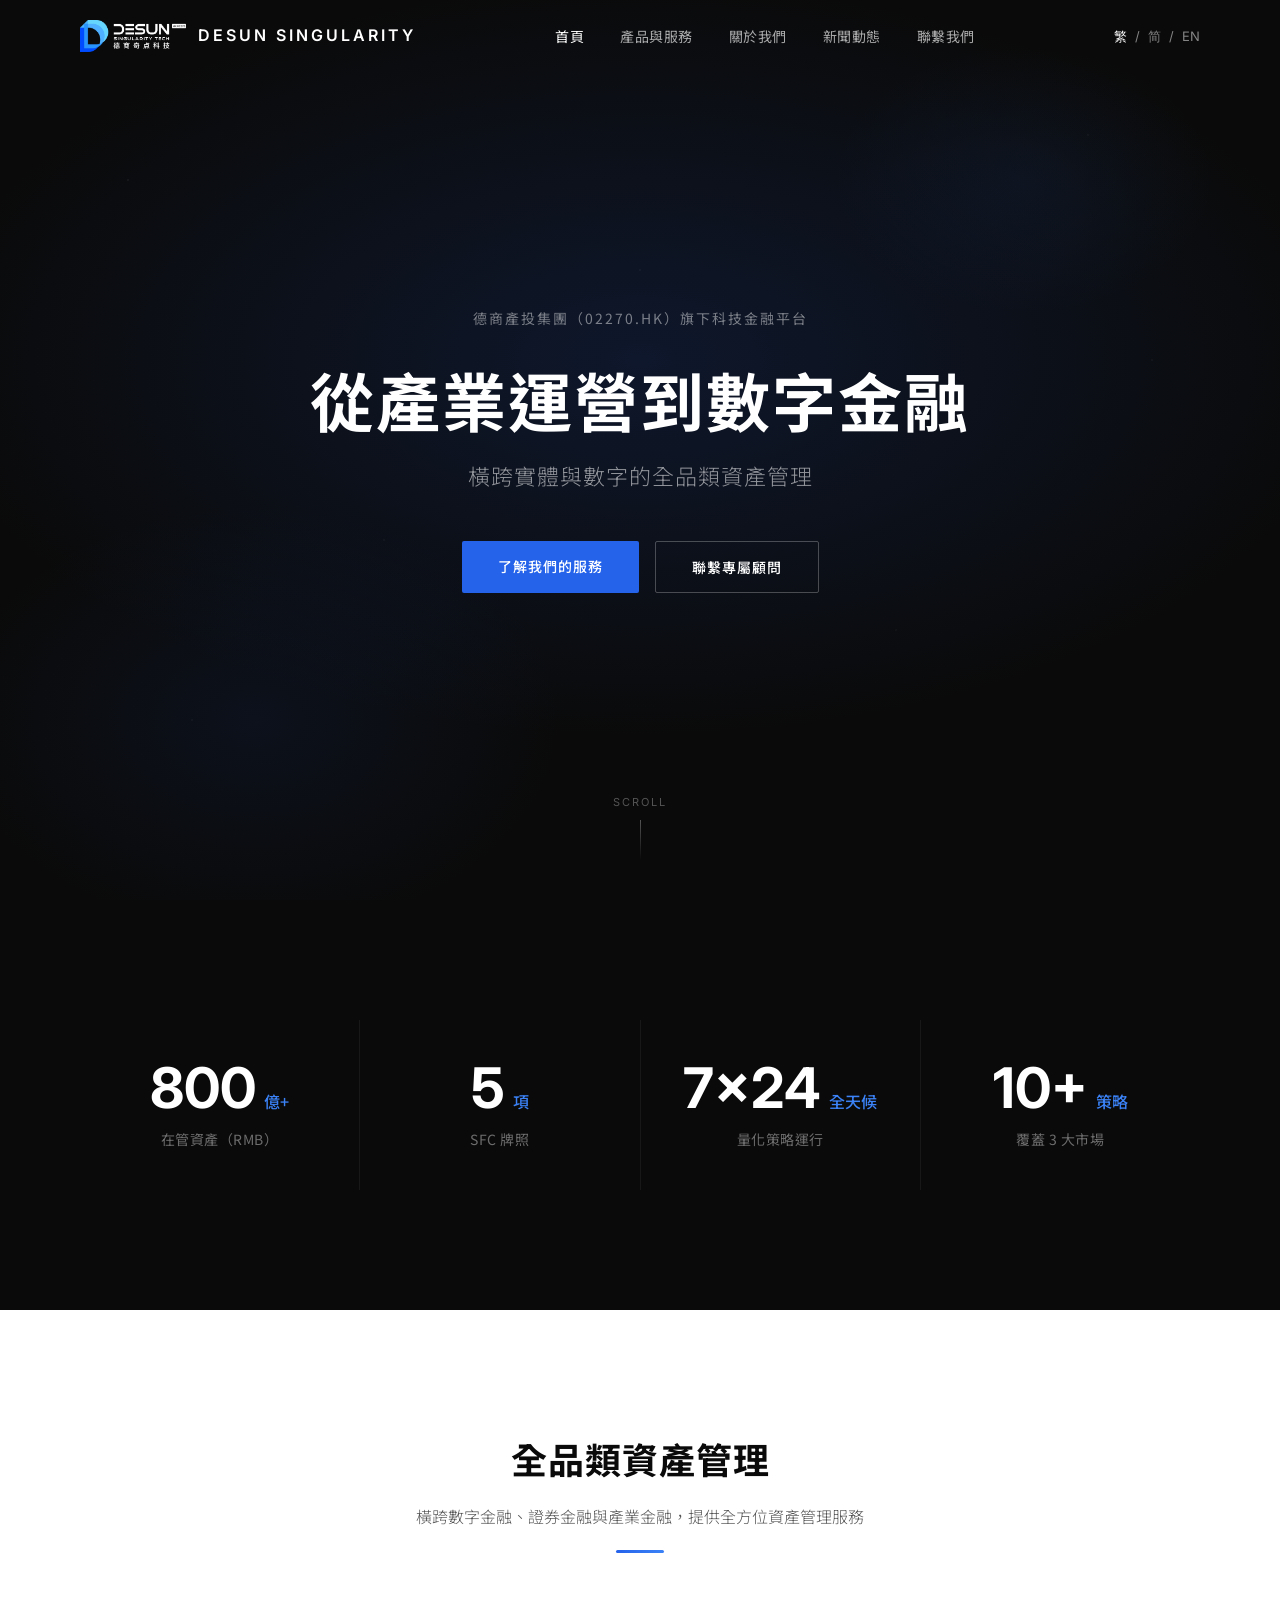
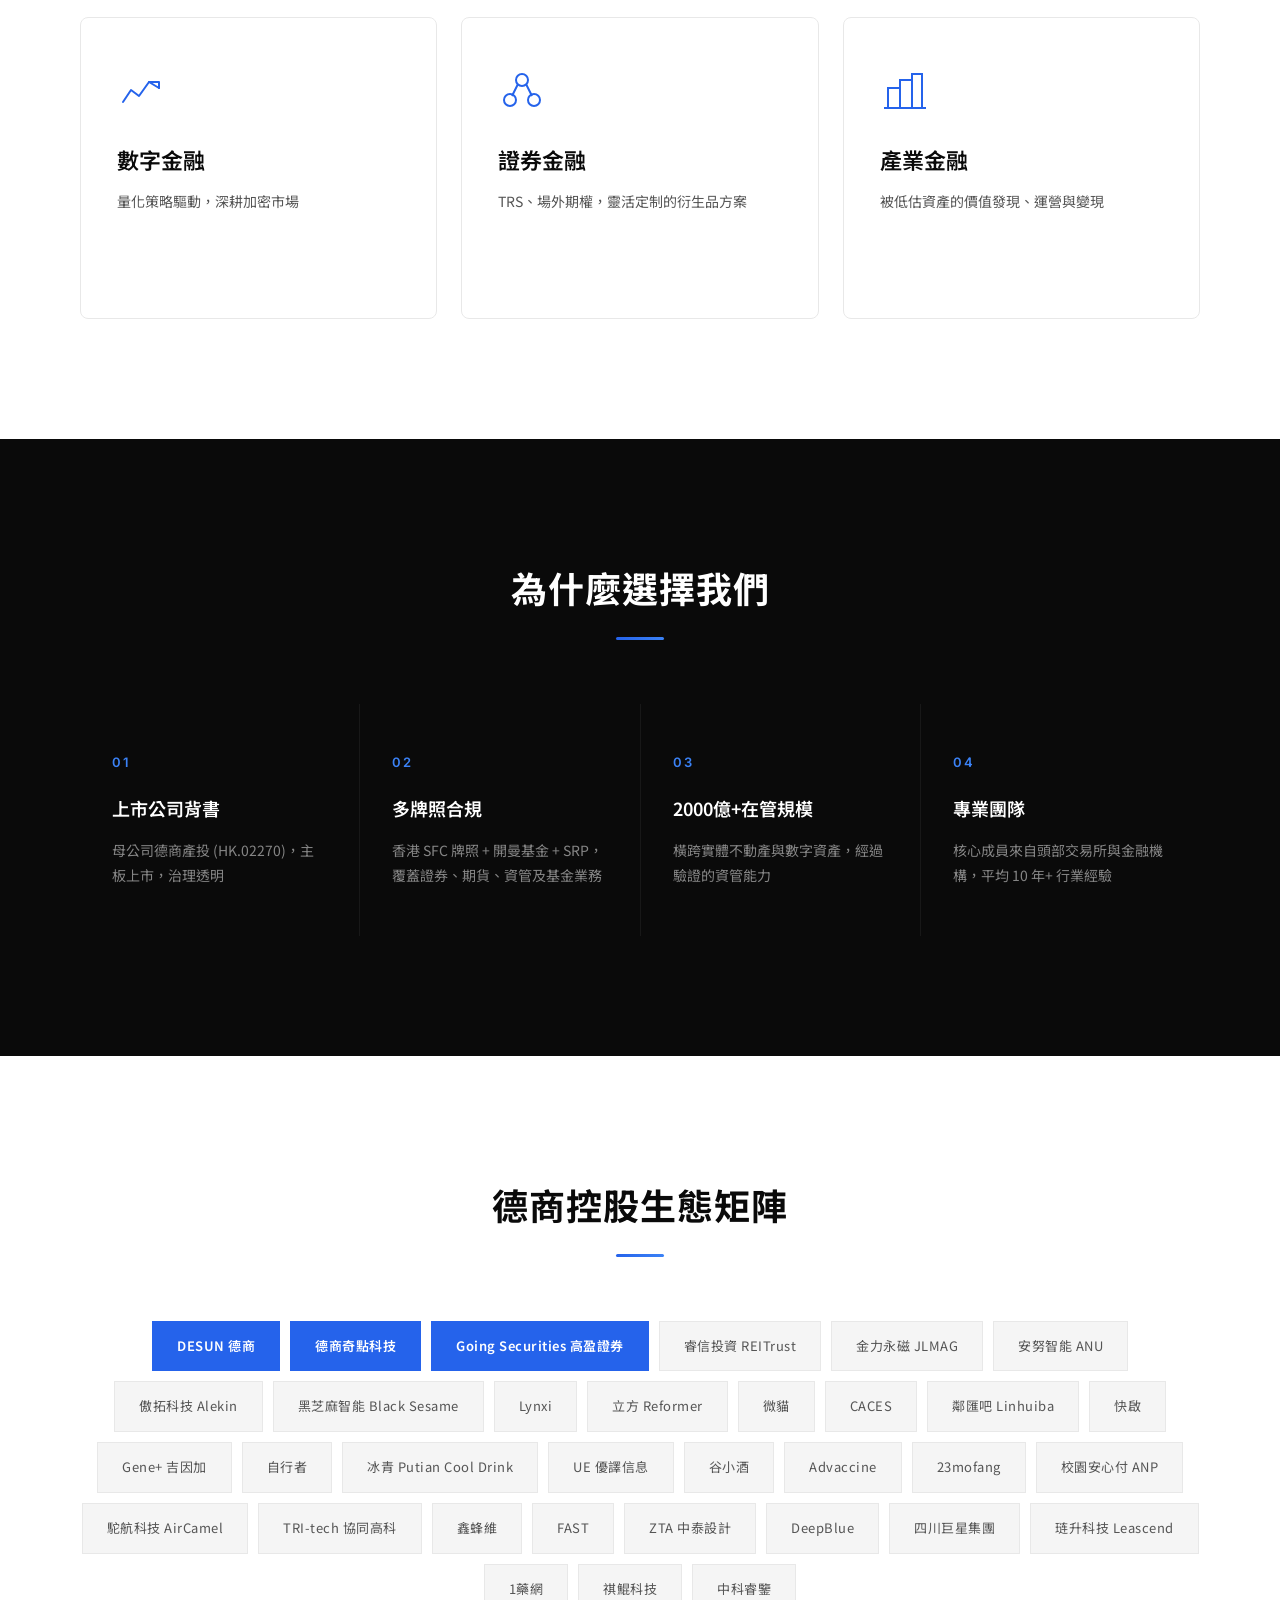
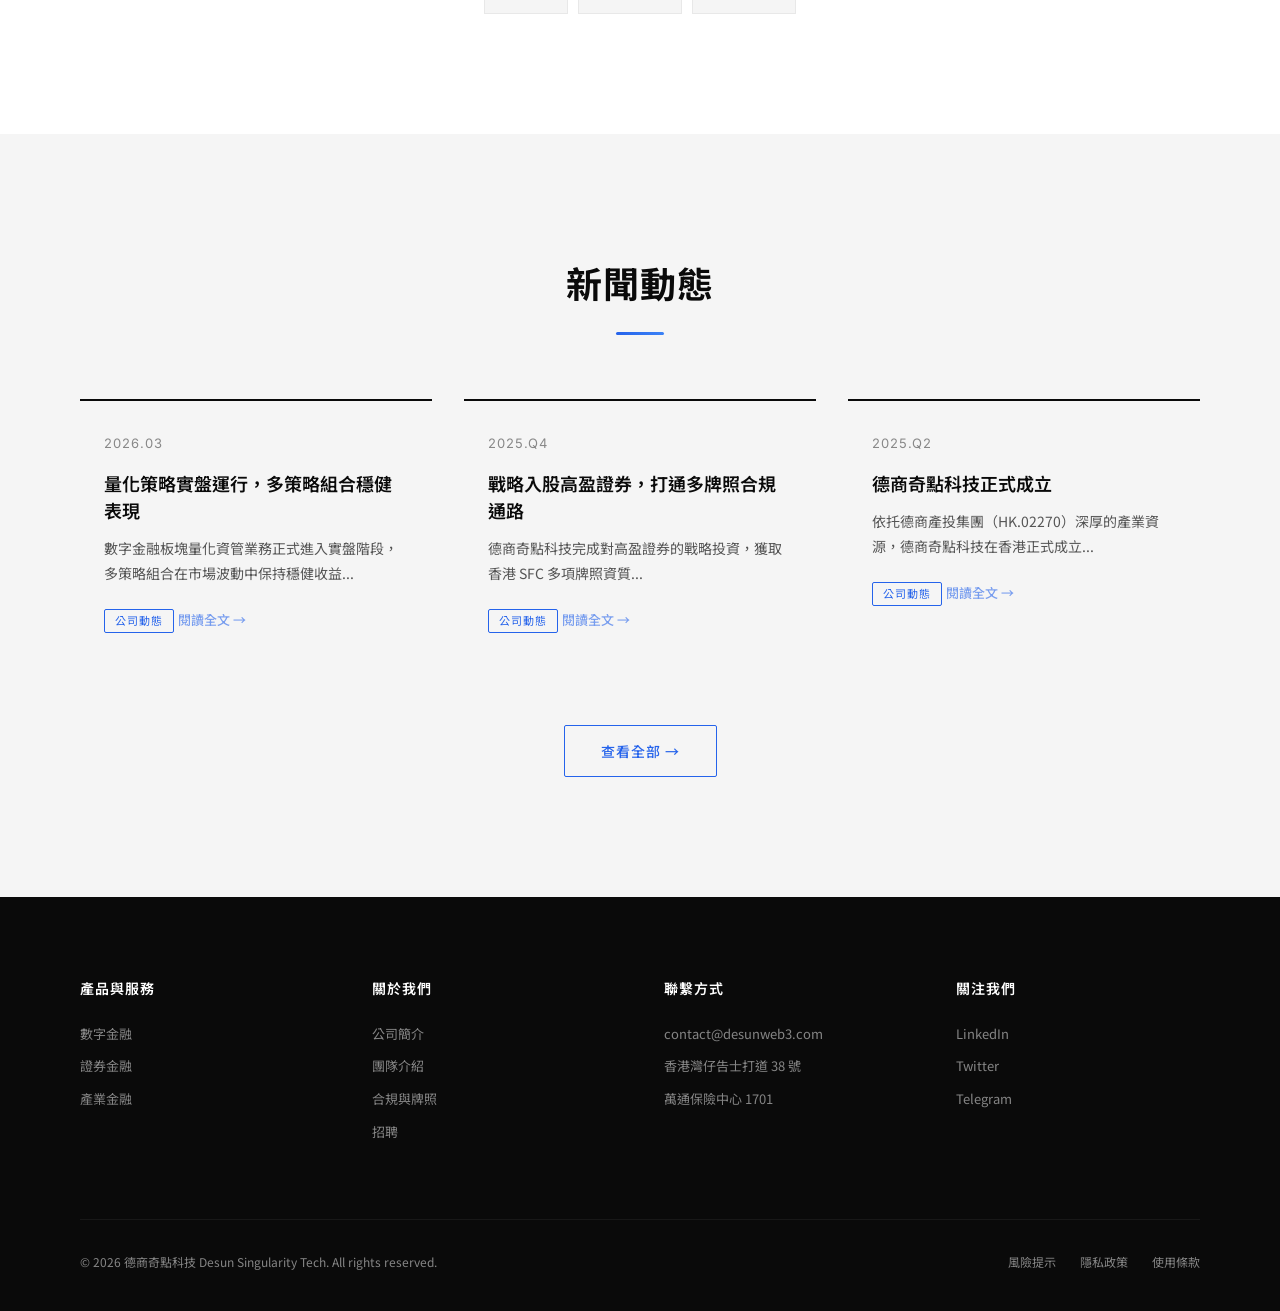
==== commit 994a9299: "feat: 官网全面升级 — 团队详情、产品内容强化、设计提升 - 团队介绍：真实照片替换字母头像，简介扩展为详细背景，点击展开交互 - 数字金融：策略执行优势（低延迟/广覆盖/高精度）+ 技术护城河" ====
--- a/index.html
+++ b/index.html
@@ -4,6 +4,12 @@
     <meta charset="UTF-8">
     <meta name="viewport" content="width=device-width, initial-scale=1.0">
     <title>德商奇點科技 | Desun Singularity Tech</title>
+    <meta name="description" content="德商奇點科技 — 德商產投(HK.02270)旗下科技金融平台，橫跨數字金融、證券金融與產業金融的全品類資產管理機構。">
+    <meta property="og:title" content="德商奇點科技 | Desun Singularity Tech">
+    <meta property="og:description" content="橫跨數字金融、證券金融與產業金融的全品類資產管理機構">
+    <meta property="og:type" content="website">
+    <link rel="icon" type="image/png" href="favicon.png">
+    <link rel="apple-touch-icon" href="images/logo/logo.png">
     <link rel="preconnect" href="https://fonts.googleapis.com">
     <link rel="preconnect" href="https://fonts.gstatic.com" crossorigin>
     <link href="https://fonts.googleapis.com/css2?family=Inter:wght@300;400;500;600;700&family=Noto+Sans+TC:wght@300;400;500;700&family=Noto+Sans+SC:wght@300;400;500;700&display=swap" rel="stylesheet">
@@ -15,14 +21,15 @@
 <nav class="navbar" id="navbar">
     <div class="container nav-container">
         <a href="/" class="nav-logo">
+            <img src="images/logo/logo-white.png" alt="Desun Singularity" class="logo-img">
             <span class="logo-text">DESUN SINGULARITY</span>
         </a>
         <ul class="nav-links">
-            <li><a href="#home" class="active">首頁</a></li>
-            <li><a href="products.html">產品與服務</a></li>
-            <li><a href="about.html">關於我們</a></li>
-            <li><a href="news.html">新聞動態</a></li>
-            <li><a href="contact.html">聯繫我們</a></li>
+            <li><a href="#home" class="active" data-i18n="nav.home">首頁</a></li>
+            <li><a href="products.html" data-i18n="nav.products">產品與服務</a></li>
+            <li><a href="about.html" data-i18n="nav.about">關於我們</a></li>
+            <li><a href="news.html" data-i18n="nav.news">新聞動態</a></li>
+            <li><a href="contact.html" data-i18n="nav.contact">聯繫我們</a></li>
         </ul>
         <div class="nav-right">
             <div class="lang-switcher">
@@ -42,11 +49,11 @@
 <!-- Mobile Menu -->
 <div class="mobile-menu" id="mobileMenu">
     <ul>
-        <li><a href="#home">首頁</a></li>
-        <li><a href="products.html">產品與服務</a></li>
-        <li><a href="about.html">關於我們</a></li>
-        <li><a href="news.html">新聞動態</a></li>
-        <li><a href="contact.html">聯繫我們</a></li>
+        <li><a href="#home" data-i18n="nav.home">首頁</a></li>
+        <li><a href="products.html" data-i18n="nav.products">產品與服務</a></li>
+        <li><a href="about.html" data-i18n="nav.about">關於我們</a></li>
+        <li><a href="news.html" data-i18n="nav.news">新聞動態</a></li>
+        <li><a href="contact.html" data-i18n="nav.contact">聯繫我們</a></li>
     </ul>
 </div>
 
@@ -54,12 +61,12 @@
 <section class="hero" id="home">
     <div class="hero-bg"></div>
     <div class="container hero-content">
-        <p class="hero-endorsement">德商產投集團（02270.HK）旗下科技金融平台</p>
-        <h1 class="hero-title">從產業運營到數字金融</h1>
-        <p class="hero-subtitle">橫跨實體與數字的全品類資產管理</p>
+        <p class="hero-endorsement" data-i18n="home.endorsement">德商產投集團（02270.HK）旗下科技金融平台</p>
+        <h1 class="hero-title" data-i18n="home.title">從產業運營到數字金融</h1>
+        <p class="hero-subtitle" data-i18n="home.subtitle">橫跨實體與數字的全品類資產管理</p>
         <div class="hero-cta">
-            <a href="products.html" class="btn btn-primary">了解我們的服務</a>
-            <a href="contact.html" class="btn btn-outline">聯繫專屬顧問</a>
+            <a href="products.html" class="btn btn-primary" data-i18n="home.cta_services">了解我們的服務</a>
+            <a href="contact.html" class="btn btn-outline" data-i18n="home.cta_contact">聯繫專屬顧問</a>
         </div>
     </div>
     <div class="hero-scroll-hint">
@@ -75,30 +82,30 @@
             <div class="data-card">
                 <div class="data-number-row">
                     <span class="data-number" data-target="2000">0</span>
-                    <span class="data-unit">億+</span>
-                </div>
-                <div class="data-label">在管資產（RMB）</div>
+                    <span class="data-unit" data-i18n="home.data_unit_yi">億+</span>
+                </div>
+                <div class="data-label" data-i18n="home.data_label_aum">在管資產（RMB）</div>
             </div>
             <div class="data-card">
                 <div class="data-number-row">
                     <span class="data-number-text">5</span>
-                    <span class="data-unit">項</span>
-                </div>
-                <div class="data-label">SFC 牌照</div>
+                    <span class="data-unit" data-i18n="home.data_unit_xiang">項</span>
+                </div>
+                <div class="data-label" data-i18n="home.data_label_sfc">SFC 牌照</div>
             </div>
             <div class="data-card">
                 <div class="data-number-row">
                     <span class="data-number-text">7×24</span>
-                    <span class="data-unit">全天候</span>
-                </div>
-                <div class="data-label">量化策略運行</div>
+                    <span class="data-unit" data-i18n="home.data_unit_allday">全天候</span>
+                </div>
+                <div class="data-label" data-i18n="home.data_label_quant">量化策略運行</div>
             </div>
             <div class="data-card">
                 <div class="data-number-row">
                     <span class="data-number-text">10+</span>
-                    <span class="data-unit">策略</span>
-                </div>
-                <div class="data-label">覆蓋 3 大市場</div>
+                    <span class="data-unit" data-i18n="home.data_unit_strategy">策略</span>
+                </div>
+                <div class="data-label" data-i18n="home.data_label_market">覆蓋 3 大市場</div>
             </div>
         </div>
     </div>
@@ -108,8 +115,8 @@
 <section class="section section-white" id="services">
     <div class="container">
         <div class="section-header">
-            <h2 class="section-title">全品類資產管理</h2>
-            <p class="section-subtitle">橫跨數字金融、證券金融與產業金融，提供全方位資產管理服務</p>
+            <h2 class="section-title" data-i18n="home.services_title">全品類資產管理</h2>
+            <p class="section-subtitle" data-i18n="home.services_subtitle">橫跨數字金融、證券金融與產業金融，提供全方位資產管理服務</p>
         </div>
         <div class="services-grid">
             <a href="products.html#digital" class="service-card">
@@ -119,8 +126,8 @@
                         <path d="M32 16H42V22" stroke="currentColor" stroke-width="2" stroke-linecap="round" stroke-linejoin="round"/>
                     </svg>
                 </div>
-                <h3 class="service-title">數字金融</h3>
-                <p class="service-desc">量化策略驅動，深耕加密市場</p>
+                <h3 class="service-title" data-i18n="home.svc_digital">數字金融</h3>
+                <p class="service-desc" data-i18n="home.svc_digital_desc">量化策略驅動，深耕加密市場</p>
                 <span class="service-arrow">&rarr;</span>
             </a>
             <a href="products.html#securities" class="service-card">
@@ -132,8 +139,8 @@
                         <path d="M20 18L14 30M28 18L34 30" stroke="currentColor" stroke-width="2"/>
                     </svg>
                 </div>
-                <h3 class="service-title">證券金融</h3>
-                <p class="service-desc">TRS、場外期權，靈活定制的衍生品方案</p>
+                <h3 class="service-title" data-i18n="home.svc_securities">證券金融</h3>
+                <p class="service-desc" data-i18n="home.svc_securities_desc">TRS、場外期權，靈活定制的衍生品方案</p>
                 <span class="service-arrow">&rarr;</span>
             </a>
             <a href="products.html#industrial" class="service-card">
@@ -145,8 +152,8 @@
                         <path d="M4 42H46" stroke="currentColor" stroke-width="2"/>
                     </svg>
                 </div>
-                <h3 class="service-title">產業金融</h3>
-                <p class="service-desc">被低估資產的價值發現、運營與變現</p>
+                <h3 class="service-title" data-i18n="home.svc_industrial">產業金融</h3>
+                <p class="service-desc" data-i18n="home.svc_industrial_desc">被低估資產的價值發現、運營與變現</p>
                 <span class="service-arrow">&rarr;</span>
             </a>
         </div>
@@ -157,28 +164,28 @@
 <section class="section section-dark" id="why-us">
     <div class="container">
         <div class="section-header">
-            <h2 class="section-title">為什麼選擇我們</h2>
+            <h2 class="section-title" data-i18n="home.why_title">為什麼選擇我們</h2>
         </div>
         <div class="why-grid">
             <div class="why-card">
                 <div class="why-number">01</div>
-                <h3 class="why-title">上市公司背書</h3>
-                <p class="why-desc">母公司德商產投 (HK.02270)，主板上市，治理透明</p>
+                <h3 class="why-title" data-i18n="home.why1_title">上市公司背書</h3>
+                <p class="why-desc" data-i18n="home.why1_desc">母公司德商產投 (HK.02270)，主板上市，治理透明</p>
             </div>
             <div class="why-card">
                 <div class="why-number">02</div>
-                <h3 class="why-title">多牌照合規</h3>
-                <p class="why-desc">香港 SFC 牌照 + 開曼基金 + SRP，覆蓋證券、期貨、資管及基金業務</p>
+                <h3 class="why-title" data-i18n="home.why2_title">多牌照合規</h3>
+                <p class="why-desc" data-i18n="home.why2_desc">香港 SFC 牌照 + 開曼基金 + SRP，覆蓋證券、期貨、資管及基金業務</p>
             </div>
             <div class="why-card">
                 <div class="why-number">03</div>
-                <h3 class="why-title">2000億+在管規模</h3>
-                <p class="why-desc">橫跨實體不動產與數字資產，經過驗證的資管能力</p>
+                <h3 class="why-title" data-i18n="home.why3_title">2000億+在管規模</h3>
+                <p class="why-desc" data-i18n="home.why3_desc">橫跨實體不動產與數字資產，經過驗證的資管能力</p>
             </div>
             <div class="why-card">
                 <div class="why-number">04</div>
-                <h3 class="why-title">專業團隊</h3>
-                <p class="why-desc">核心成員來自頭部交易所與金融機構，平均 10 年+ 行業經驗</p>
+                <h3 class="why-title" data-i18n="home.why4_title">專業團隊</h3>
+                <p class="why-desc" data-i18n="home.why4_desc">核心成員來自頭部交易所與金融機構，平均 10 年+ 行業經驗</p>
             </div>
         </div>
     </div>
@@ -188,7 +195,7 @@
 <section class="section section-white" id="ecosystem">
     <div class="container">
         <div class="section-header">
-            <h2 class="section-title">德商控股生態矩陣</h2>
+            <h2 class="section-title" data-i18n="home.eco_title">德商控股生態矩陣</h2>
         </div>
         <div class="eco-wall">
             <div class="eco-brick eco-core">DESUN 德商</div>
@@ -232,30 +239,33 @@
 <section class="section section-light" id="news">
     <div class="container">
         <div class="section-header">
-            <h2 class="section-title">新聞動態</h2>
+            <h2 class="section-title" data-i18n="home.news_title">新聞動態</h2>
         </div>
         <div class="news-grid">
-            <article class="news-card">
+            <a href="news.html" class="news-card news-card-clickable">
                 <div class="news-date">2026.03</div>
-                <h3 class="news-title">量化策略實盤運行，多策略組合穩健表現</h3>
-                <p class="news-excerpt">數字金融板塊量化資管業務正式進入實盤階段，多策略組合在市場波動中保持穩健收益...</p>
-                <a href="#" class="news-link">閱讀全文 &rarr;</a>
-            </article>
-            <article class="news-card">
+                <h3 class="news-title" data-i18n="home.news1_title">量化策略實盤運行，多策略組合穩健表現</h3>
+                <p class="news-excerpt" data-i18n="home.news1_excerpt">數字金融板塊量化資管業務正式進入實盤階段，多策略組合在市場波動中保持穩健收益...</p>
+                <span class="news-source">公司動態</span>
+                <span class="news-link" data-i18n="home.news_readmore">閱讀全文 &rarr;</span>
+            </a>
+            <a href="news.html" class="news-card news-card-clickable">
                 <div class="news-date">2025.Q4</div>
-                <h3 class="news-title">戰略入股高盈證券，打通多牌照合規通路</h3>
-                <p class="news-excerpt">德商奇點科技完成對高盈證券的戰略投資，獲取香港 SFC 多項牌照資質...</p>
-                <a href="#" class="news-link">閱讀全文 &rarr;</a>
-            </article>
-            <article class="news-card">
+                <h3 class="news-title" data-i18n="home.news2_title">戰略入股高盈證券，打通多牌照合規通路</h3>
+                <p class="news-excerpt" data-i18n="home.news2_excerpt">德商奇點科技完成對高盈證券的戰略投資，獲取香港 SFC 多項牌照資質...</p>
+                <span class="news-source">公司動態</span>
+                <span class="news-link" data-i18n="home.news_readmore">閱讀全文 &rarr;</span>
+            </a>
+            <a href="news.html" class="news-card news-card-clickable">
                 <div class="news-date">2025.Q2</div>
-                <h3 class="news-title">德商奇點科技正式成立</h3>
-                <p class="news-excerpt">依托德商產投集團（HK.02270）深厚的產業資源，德商奇點科技在香港正式成立...</p>
-                <a href="#" class="news-link">閱讀全文 &rarr;</a>
-            </article>
+                <h3 class="news-title" data-i18n="home.news3_title">德商奇點科技正式成立</h3>
+                <p class="news-excerpt" data-i18n="home.news3_excerpt">依托德商產投集團（HK.02270）深厚的產業資源，德商奇點科技在香港正式成立...</p>
+                <span class="news-source">公司動態</span>
+                <span class="news-link" data-i18n="home.news_readmore">閱讀全文 &rarr;</span>
+            </a>
         </div>
         <div class="section-cta">
-            <a href="news.html" class="btn btn-secondary">查看全部 &rarr;</a>
+            <a href="news.html" class="btn btn-secondary" data-i18n="home.news_all">查看全部 &rarr;</a>
         </div>
     </div>
 </section>
@@ -265,32 +275,32 @@
     <div class="container">
         <div class="footer-grid">
             <div class="footer-col">
-                <h4 class="footer-heading">產品與服務</h4>
+                <h4 class="footer-heading" data-i18n="footer.products">產品與服務</h4>
                 <ul class="footer-links">
-                    <li><a href="products.html#digital">數字金融</a></li>
-                    <li><a href="products.html#securities">證券金融</a></li>
-                    <li><a href="products.html#industrial">產業金融</a></li>
+                    <li><a href="products.html#digital" data-i18n="footer.digital">數字金融</a></li>
+                    <li><a href="products.html#securities" data-i18n="footer.securities">證券金融</a></li>
+                    <li><a href="products.html#industrial" data-i18n="footer.industrial">產業金融</a></li>
                 </ul>
             </div>
             <div class="footer-col">
-                <h4 class="footer-heading">關於我們</h4>
+                <h4 class="footer-heading" data-i18n="footer.about">關於我們</h4>
                 <ul class="footer-links">
-                    <li><a href="about.html">公司簡介</a></li>
-                    <li><a href="about.html#team">團隊介紹</a></li>
-                    <li><a href="about.html#compliance">合規與牌照</a></li>
-                    <li><a href="about.html#careers">招聘</a></li>
+                    <li><a href="about.html" data-i18n="footer.company">公司簡介</a></li>
+                    <li><a href="about.html#team" data-i18n="footer.team">團隊介紹</a></li>
+                    <li><a href="about.html#compliance" data-i18n="footer.compliance">合規與牌照</a></li>
+                    <li><a href="about.html#careers" data-i18n="footer.careers">招聘</a></li>
                 </ul>
             </div>
             <div class="footer-col">
-                <h4 class="footer-heading">聯繫方式</h4>
+                <h4 class="footer-heading" data-i18n="footer.contact_heading">聯繫方式</h4>
                 <ul class="footer-links">
                     <li>contact@desunweb3.com</li>
-                    <li>香港灣仔告士打道 38 號</li>
-                    <li>萬通保險中心 1701</li>
+                    <li data-i18n="footer.address1">香港灣仔告士打道 38 號</li>
+                    <li data-i18n="footer.address2">萬通保險中心 1701</li>
                 </ul>
             </div>
             <div class="footer-col">
-                <h4 class="footer-heading">關注我們</h4>
+                <h4 class="footer-heading" data-i18n="footer.follow">關注我們</h4>
                 <ul class="footer-links">
                     <li><a href="#">LinkedIn</a></li>
                     <li><a href="#">Twitter</a></li>
@@ -299,16 +309,17 @@
             </div>
         </div>
         <div class="footer-bottom">
-            <p>&copy; 2026 德商奇點科技 Desun Singularity Tech. All rights reserved.</p>
+            <p data-i18n="footer.copyright">&copy; 2026 德商奇點科技 Desun Singularity Tech. All rights reserved.</p>
             <div class="footer-legal">
-                <a href="#">風險提示</a>
-                <a href="#">隱私政策</a>
-                <a href="#">使用條款</a>
+                <a href="#" data-i18n="footer.risk">風險提示</a>
+                <a href="#" data-i18n="footer.privacy">隱私政策</a>
+                <a href="#" data-i18n="footer.terms">使用條款</a>
             </div>
         </div>
     </div>
 </footer>
 
+<script src="i18n.js"></script>
 <script>
 // Navbar scroll effect
 const navbar = document.getElementById('navbar');
--- a/styles.css
+++ b/styles.css
@@ -99,6 +99,11 @@
     gap: 12px;
 }
 
+.logo-img {
+    height: 32px;
+    width: auto;
+}
+
 .logo-text {
     font-family: var(--font-en);
     font-size: 16px;
@@ -218,8 +223,37 @@
     position: absolute;
     inset: 0;
     background:
-        radial-gradient(ellipse 80% 60% at 50% 40%, rgba(27, 61, 111, 0.2) 0%, transparent 70%),
-        radial-gradient(ellipse 40% 40% at 20% 80%, rgba(27, 61, 111, 0.08) 0%, transparent 60%);
+        radial-gradient(ellipse 80% 60% at 50% 40%, rgba(37, 99, 235, 0.15) 0%, transparent 70%),
+        radial-gradient(ellipse 40% 40% at 20% 80%, rgba(37, 99, 235, 0.08) 0%, transparent 60%),
+        radial-gradient(ellipse 30% 30% at 80% 20%, rgba(59, 130, 246, 0.06) 0%, transparent 50%);
+    animation: heroBgFlow 12s ease-in-out infinite alternate;
+}
+
+@keyframes heroBgFlow {
+    0% { opacity: 0.8; transform: scale(1) translateY(0); }
+    50% { opacity: 1; transform: scale(1.05) translateY(-10px); }
+    100% { opacity: 0.8; transform: scale(1) translateY(0); }
+}
+
+.hero::before {
+    content: '';
+    position: absolute;
+    inset: 0;
+    background-image:
+        radial-gradient(1px 1px at 10% 20%, rgba(255,255,255,0.15) 0%, transparent 100%),
+        radial-gradient(1px 1px at 30% 60%, rgba(255,255,255,0.1) 0%, transparent 100%),
+        radial-gradient(1px 1px at 50% 30%, rgba(255,255,255,0.12) 0%, transparent 100%),
+        radial-gradient(1px 1px at 70% 70%, rgba(255,255,255,0.08) 0%, transparent 100%),
+        radial-gradient(1px 1px at 90% 40%, rgba(255,255,255,0.1) 0%, transparent 100%),
+        radial-gradient(1.5px 1.5px at 15% 80%, rgba(255,255,255,0.06) 0%, transparent 100%),
+        radial-gradient(1.5px 1.5px at 85% 15%, rgba(255,255,255,0.06) 0%, transparent 100%);
+    animation: particleDrift 20s linear infinite;
+}
+
+@keyframes particleDrift {
+    0% { transform: translateY(0) translateX(0); }
+    50% { transform: translateY(-20px) translateX(10px); }
+    100% { transform: translateY(0) translateX(0); }
 }
 
 .hero-content {
@@ -1444,3 +1478,291 @@
         grid-template-columns: 1fr;
     }
 }
+
+/* ========================================
+   Enhanced Design - V2 Updates
+   ======================================== */
+
+/* --- Team Card: Photo + Expand --- */
+.team-avatar-img {
+    width: 88px;
+    height: 88px;
+    border-radius: 50%;
+    object-fit: cover;
+    margin: 0 auto 20px;
+    display: block;
+    border: 3px solid var(--gray-100);
+    transition: all 0.3s ease;
+}
+
+.team-card {
+    cursor: pointer;
+    transition: all 0.3s ease;
+    border: 1px solid transparent;
+    border-radius: 8px;
+}
+
+.team-card:hover {
+    transform: translateY(-4px);
+    box-shadow: 0 12px 40px rgba(0, 0, 0, 0.08);
+    border-color: var(--gray-100);
+}
+
+.team-card:hover .team-avatar-img {
+    border-color: var(--blue);
+    box-shadow: 0 0 0 4px var(--blue-glow);
+}
+
+.team-bio-detail {
+    max-height: 0;
+    overflow: hidden;
+    transition: max-height 0.4s ease, opacity 0.3s ease;
+    opacity: 0;
+}
+
+.team-bio-detail ul {
+    list-style: disc;
+    text-align: left;
+    padding-left: 18px;
+    margin-top: 8px;
+}
+
+.team-bio-detail ul li {
+    font-size: 12px;
+    color: var(--gray-600);
+    line-height: 1.7;
+    margin-bottom: 4px;
+}
+
+.team-card.expanded .team-bio-detail {
+    max-height: 300px;
+    opacity: 1;
+}
+
+.team-expand-hint {
+    display: inline-block;
+    margin-top: 8px;
+    font-size: 12px;
+    color: var(--blue);
+    transition: all 0.2s;
+}
+
+.team-card.expanded .team-expand-hint {
+    transform: rotate(180deg) translateY(-2px);
+}
+
+.team-card.expanded .team-expand-hint::after {
+    content: ' ↑';
+}
+
+/* --- News Card Clickable --- */
+.news-card-clickable {
+    display: block;
+    padding: 32px 24px;
+    border-top: 2px solid var(--black);
+    transition: all 0.3s ease;
+    cursor: pointer;
+    position: relative;
+}
+
+.news-card-clickable:hover {
+    transform: translateY(-6px);
+    box-shadow: 0 16px 48px rgba(0, 0, 0, 0.1);
+    background: var(--white);
+    border-radius: 4px;
+}
+
+.news-card-clickable:hover .news-title {
+    color: var(--blue);
+}
+
+.news-card-clickable:hover .news-link {
+    opacity: 1;
+    transform: translateX(4px);
+}
+
+.news-source {
+    display: inline-block;
+    font-size: 11px;
+    color: var(--blue);
+    border: 1px solid var(--blue);
+    padding: 2px 10px;
+    margin-bottom: 12px;
+    letter-spacing: 1px;
+    border-radius: 2px;
+}
+
+.news-card-clickable .news-link {
+    opacity: 0.6;
+    transition: all 0.3s ease;
+}
+
+/* --- News List Item Hover --- */
+.news-list-item {
+    transition: all 0.3s ease;
+    cursor: pointer;
+    padding: 32px 16px;
+    border-radius: 4px;
+}
+
+.news-list-item:hover {
+    background: rgba(37, 99, 235, 0.03);
+    transform: translateX(4px);
+}
+
+.news-list-item:hover h3 a {
+    color: var(--blue);
+}
+
+/* --- Compliance Partners Badges --- */
+.compliance-partners {
+    display: flex;
+    flex-wrap: wrap;
+    gap: 12px;
+    margin-bottom: 48px;
+}
+
+.partner-badge {
+    padding: 12px 24px;
+    border: 1px solid var(--gray-100);
+    font-size: 13px;
+    color: var(--gray-600);
+    letter-spacing: 0.5px;
+    transition: all 0.3s ease;
+    background: var(--white-off);
+    border-radius: 4px;
+}
+
+.partner-badge:hover {
+    border-color: var(--blue);
+    color: var(--blue);
+    background: var(--blue-glow);
+    transform: translateY(-2px);
+}
+
+/* --- Enhanced Service Cards (glassmorphism) --- */
+.service-card {
+    background: rgba(255, 255, 255, 0.7);
+    backdrop-filter: blur(10px);
+    border-radius: 8px;
+}
+
+.service-card:hover {
+    background: var(--white);
+    border-color: var(--blue);
+    box-shadow: 0 12px 48px rgba(37, 99, 235, 0.12);
+    transform: translateY(-6px);
+}
+
+.service-detail-grid-3 {
+    grid-template-columns: repeat(3, 1fr);
+}
+
+@media (max-width: 768px) {
+    .service-detail-grid-3 {
+        grid-template-columns: 1fr;
+    }
+}
+
+.service-detail-card {
+    border-radius: 8px;
+    transition: all 0.3s ease;
+    background: var(--white);
+}
+
+.service-detail-card:hover {
+    border-color: var(--blue);
+    box-shadow: 0 8px 32px rgba(37, 99, 235, 0.08);
+    transform: translateY(-2px);
+}
+
+/* --- Enhanced Data Cards --- */
+.data-card {
+    transition: all 0.3s ease;
+}
+
+.data-card:hover {
+    background: var(--black-light);
+}
+
+.data-card:hover .data-number,
+.data-card:hover .data-number-text {
+    color: var(--blue-light);
+}
+
+/* --- Why Cards Hover --- */
+.why-card {
+    transition: all 0.3s ease;
+}
+
+.why-card:hover {
+    background: var(--black-light);
+    transform: translateY(-2px);
+}
+
+/* --- Section Divider Decorations --- */
+.section-header::after {
+    content: '';
+    display: block;
+    width: 48px;
+    height: 3px;
+    background: linear-gradient(90deg, var(--blue), var(--blue-light));
+    margin: 20px auto 0;
+    border-radius: 2px;
+}
+
+/* --- Page Hero Enhanced --- */
+.page-hero {
+    background: linear-gradient(135deg, var(--black) 0%, #0d1b2a 100%);
+    position: relative;
+    overflow: hidden;
+}
+
+.page-hero::before {
+    content: '';
+    position: absolute;
+    top: -50%;
+    right: -20%;
+    width: 500px;
+    height: 500px;
+    background: radial-gradient(circle, rgba(37, 99, 235, 0.08) 0%, transparent 70%);
+    border-radius: 50%;
+}
+
+/* --- Smooth Scroll Section Animations --- */
+.section {
+    transform: translateY(40px);
+    transition: opacity 1s cubic-bezier(0.22, 1, 0.36, 1), transform 1s cubic-bezier(0.22, 1, 0.36, 1);
+}
+
+/* --- Highlight Items Enhanced --- */
+.highlight-item {
+    border-radius: 8px;
+    transition: all 0.3s ease;
+}
+
+.highlight-item:hover {
+    border-color: var(--blue);
+    box-shadow: 0 8px 24px rgba(37, 99, 235, 0.08);
+    transform: translateY(-2px);
+}
+
+/* --- Responsive for new elements --- */
+@media (max-width: 768px) {
+    .compliance-partners {
+        justify-content: center;
+    }
+
+    .team-card.expanded .team-bio-detail {
+        max-height: 400px;
+    }
+
+    .team-avatar-img {
+        width: 72px;
+        height: 72px;
+    }
+
+    .logo-img {
+        height: 24px;
+    }
+}
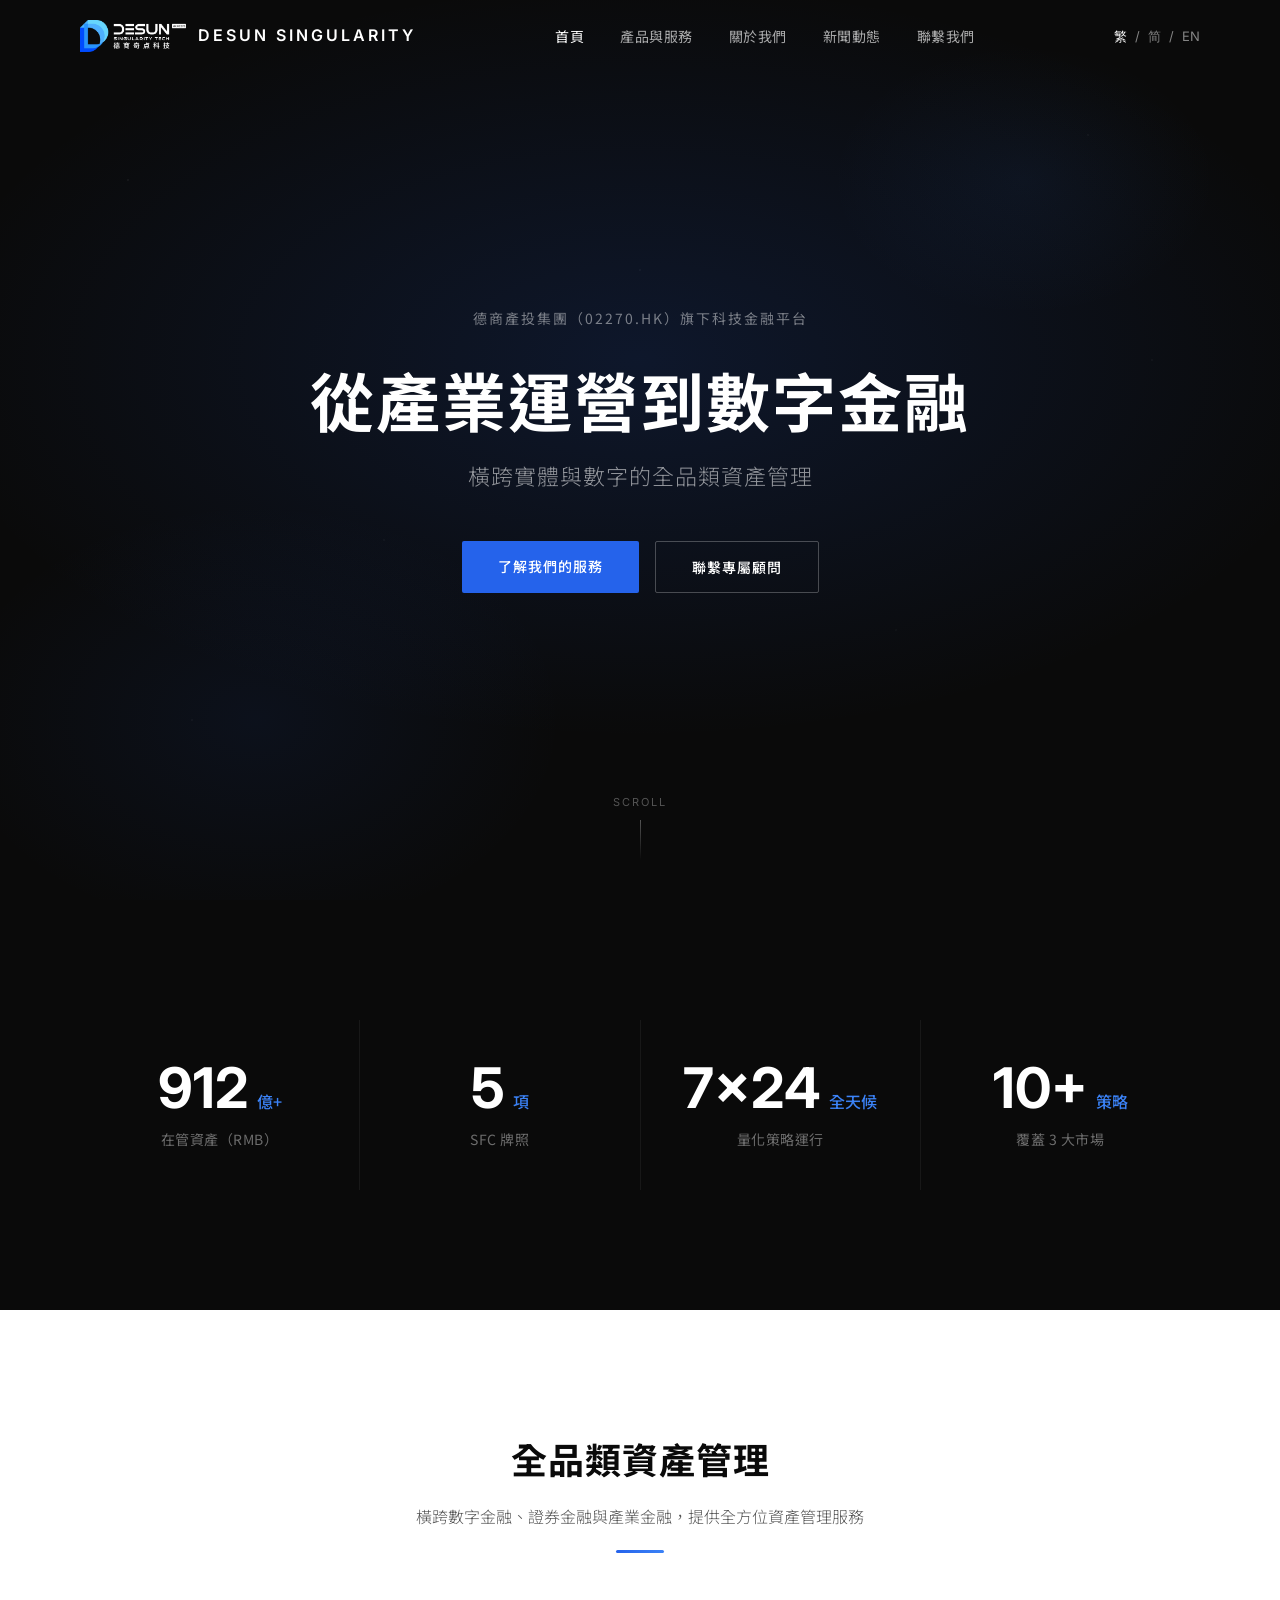
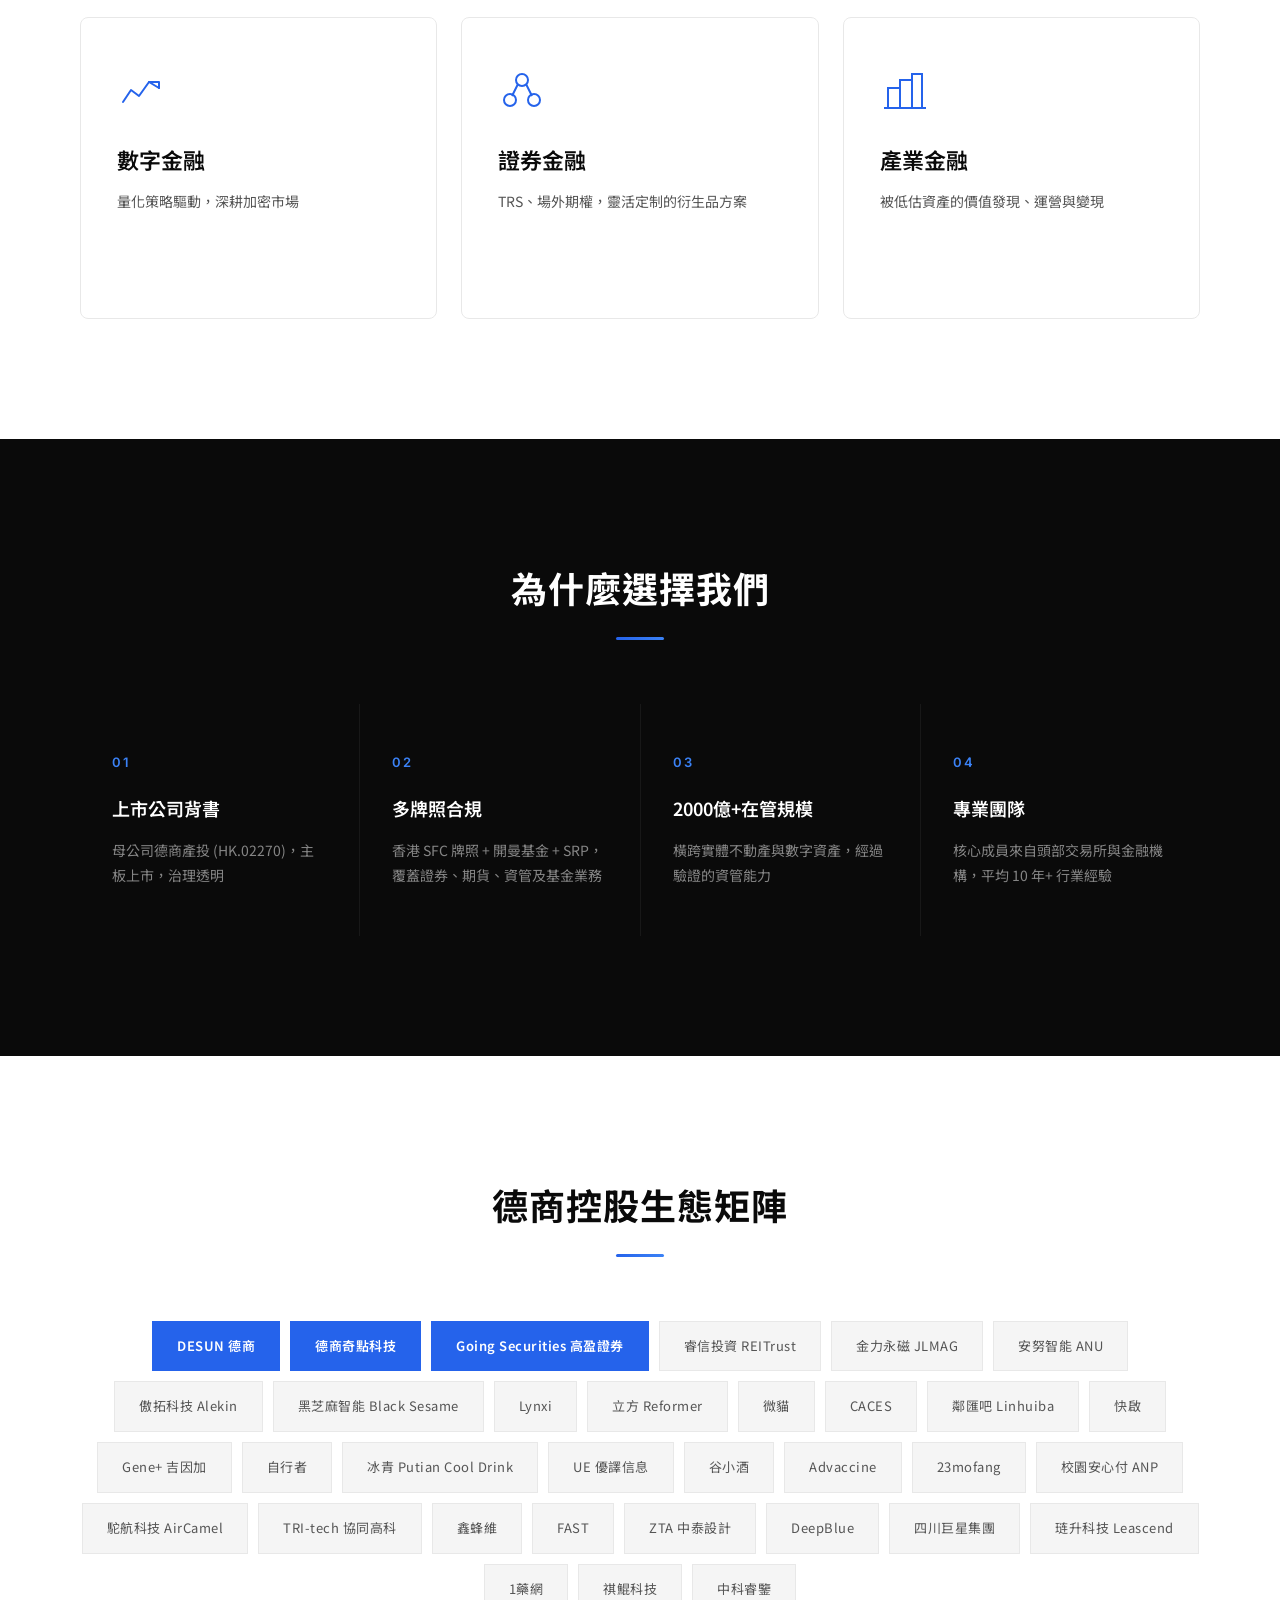
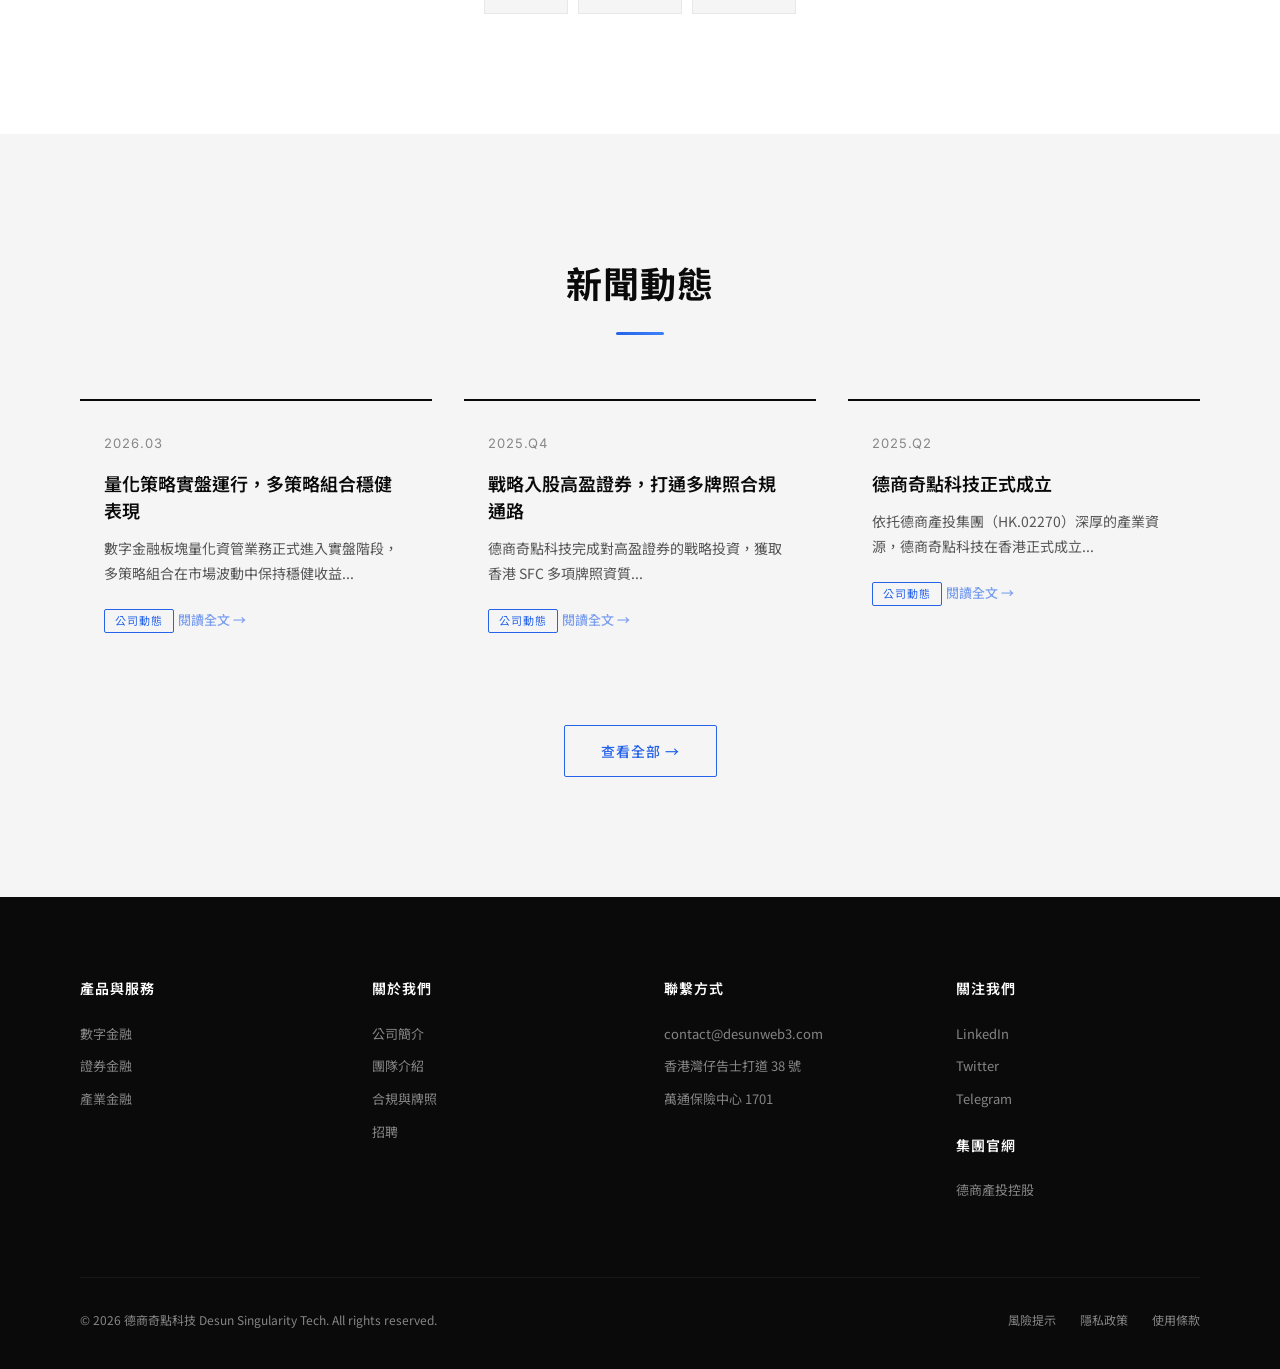
==== commit 6d8bf648: "feat: Footer 增加集团官网链接（desunhui.com） 所有页面 Footer "关注我们"下方新增"集团官网 → 德商产投控股"链接，i18n 三语同步  Co-Authored-B" ====
--- a/index.html
+++ b/index.html
@@ -306,6 +306,10 @@
                     <li><a href="#">Twitter</a></li>
                     <li><a href="#">Telegram</a></li>
                 </ul>
+                <h4 class="footer-heading footer-heading-sub" data-i18n="footer.group">集團官網</h4>
+                <ul class="footer-links">
+                    <li><a href="https://desunhui.com" target="_blank" rel="noopener" data-i18n="footer.group_parent">德商產投控股</a></li>
+                </ul>
             </div>
         </div>
         <div class="footer-bottom">
--- a/styles.css
+++ b/styles.css
@@ -706,6 +706,10 @@
     color: var(--white);
 }
 
+.footer-heading-sub {
+    margin-top: 24px;
+}
+
 .footer-bottom {
     display: flex;
     justify-content: space-between;
